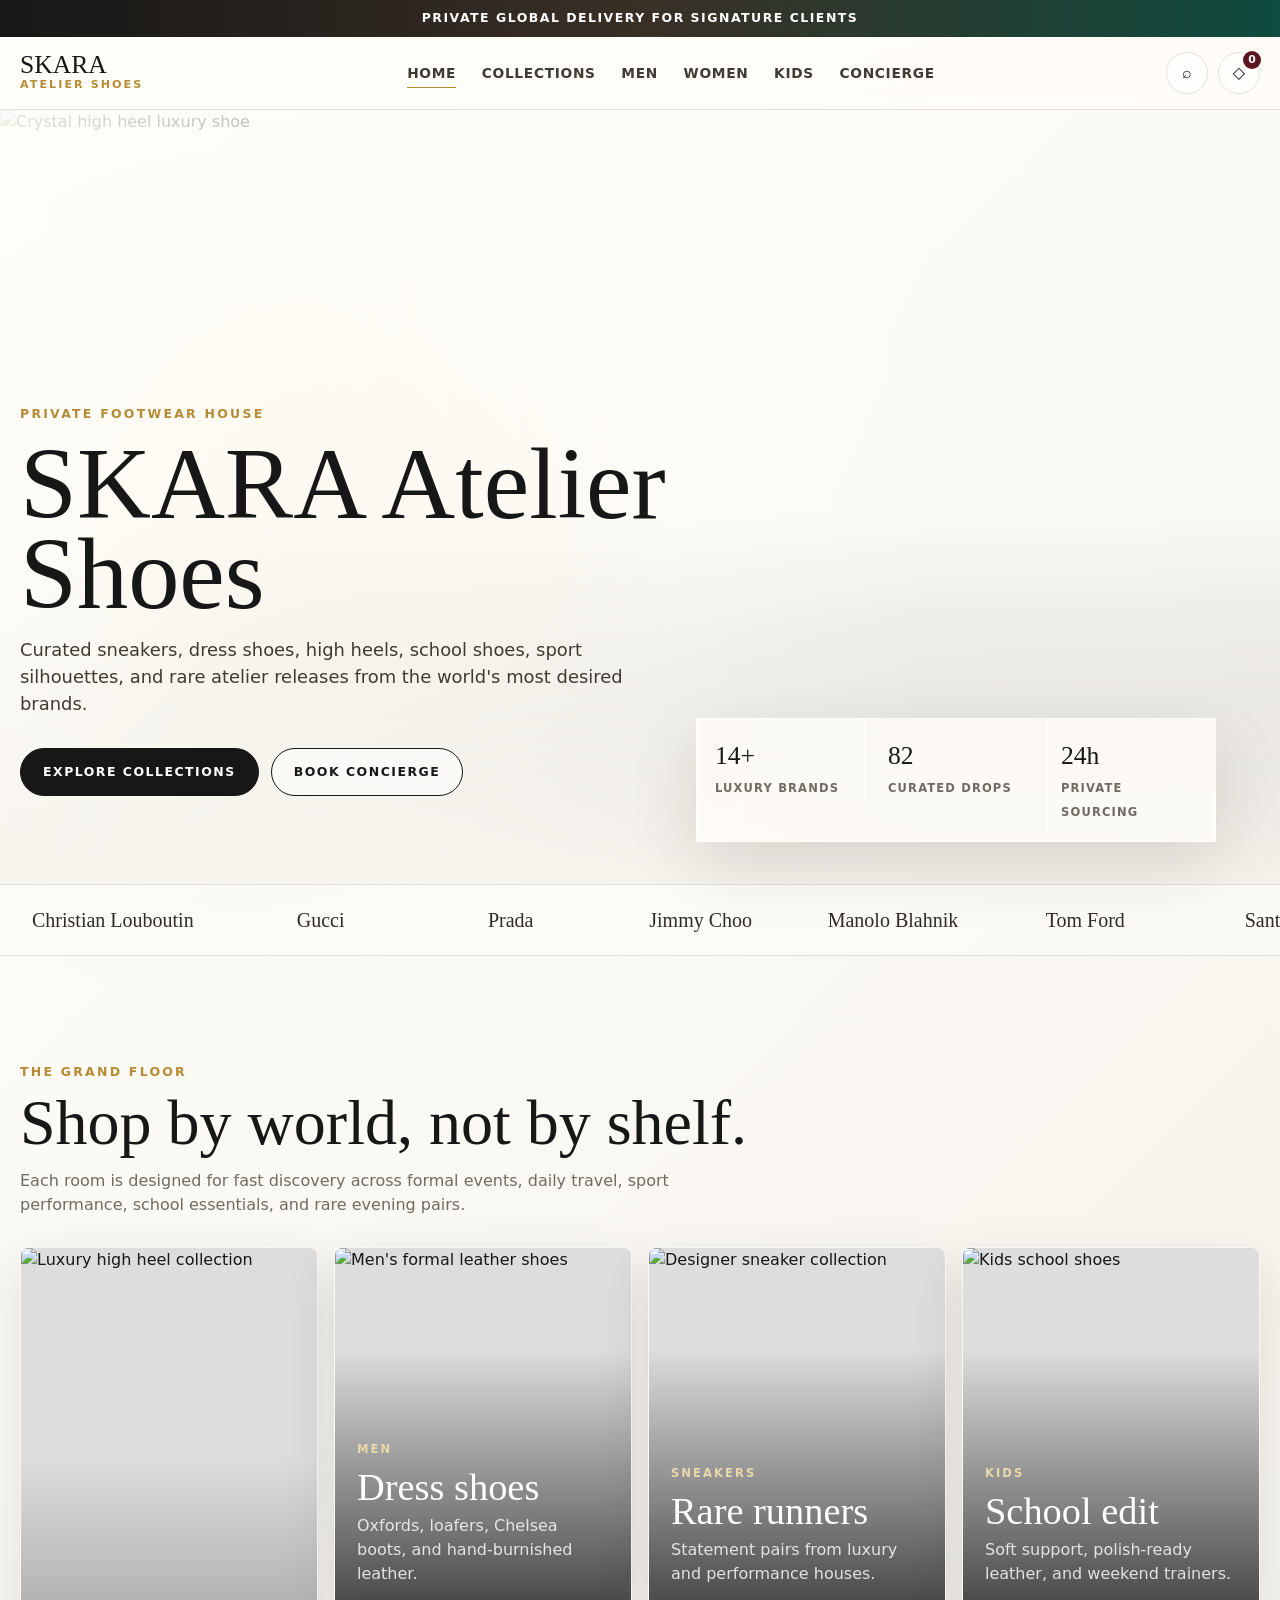
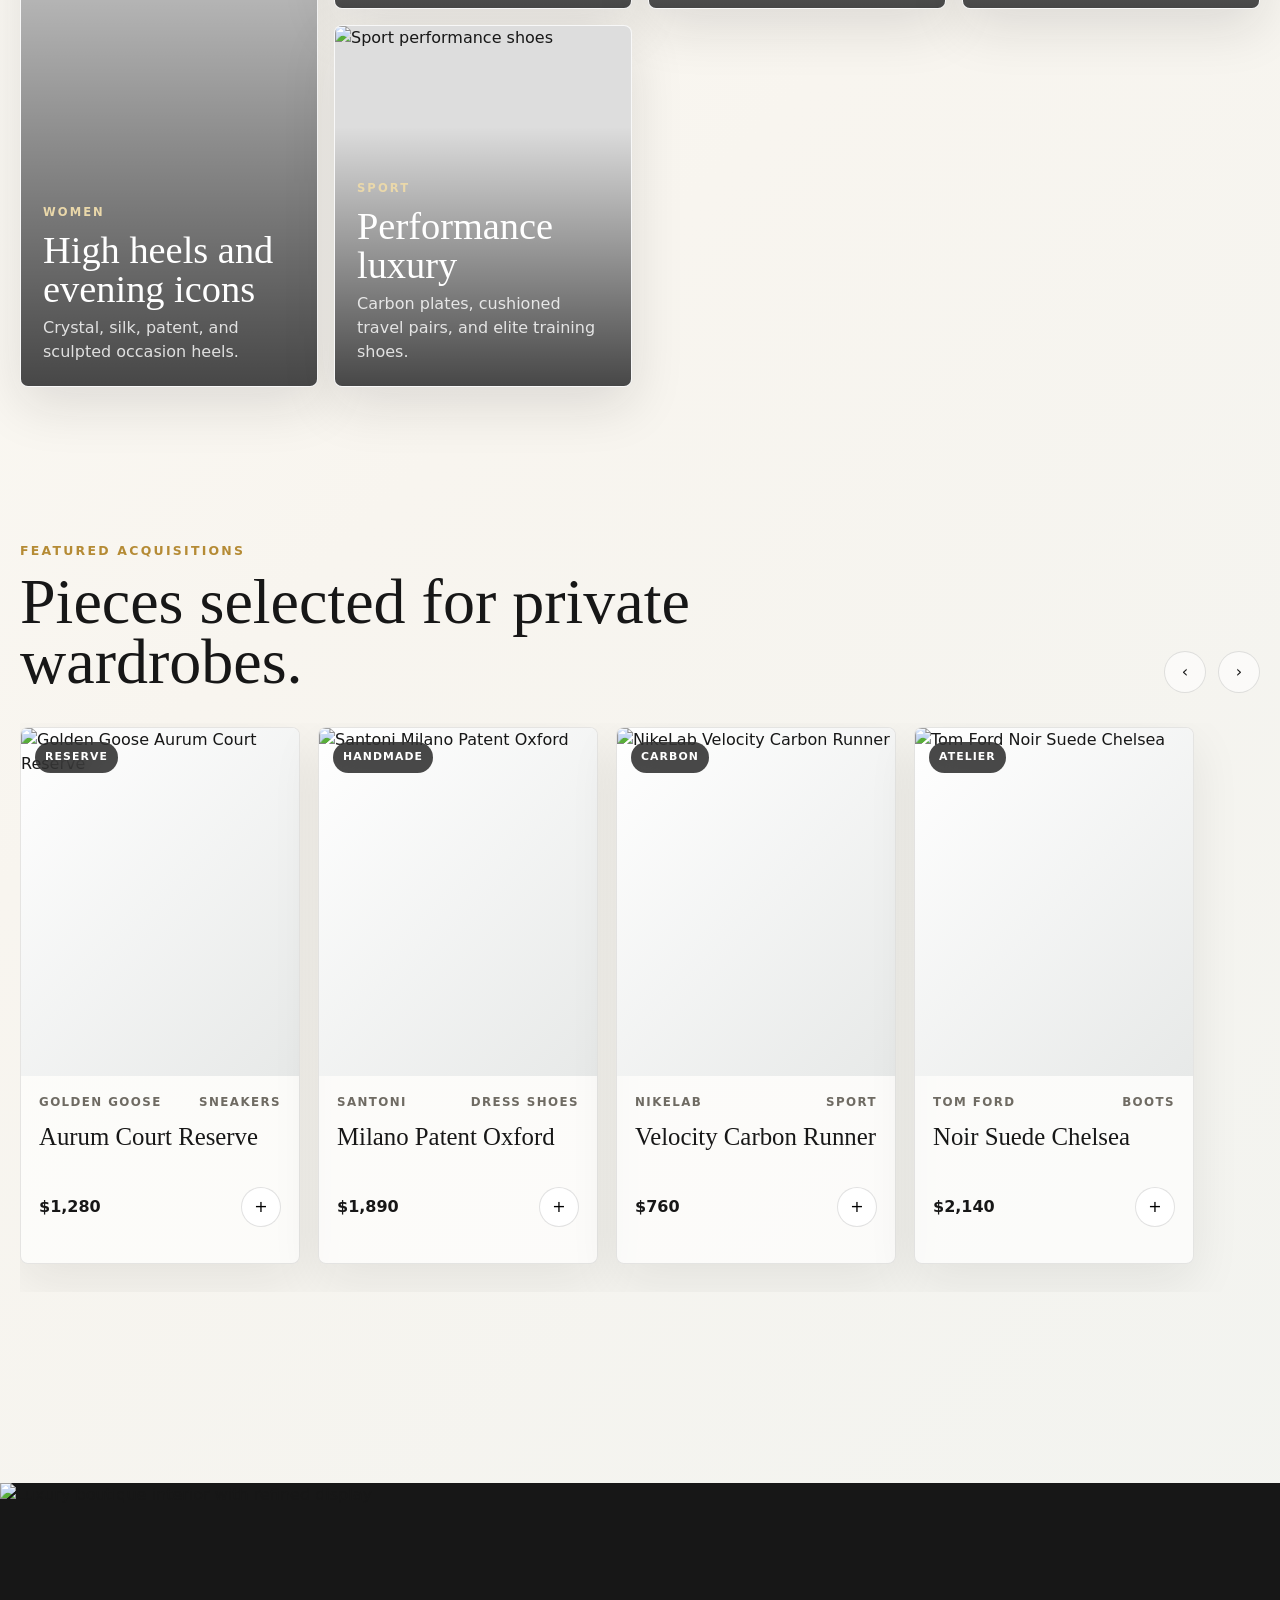
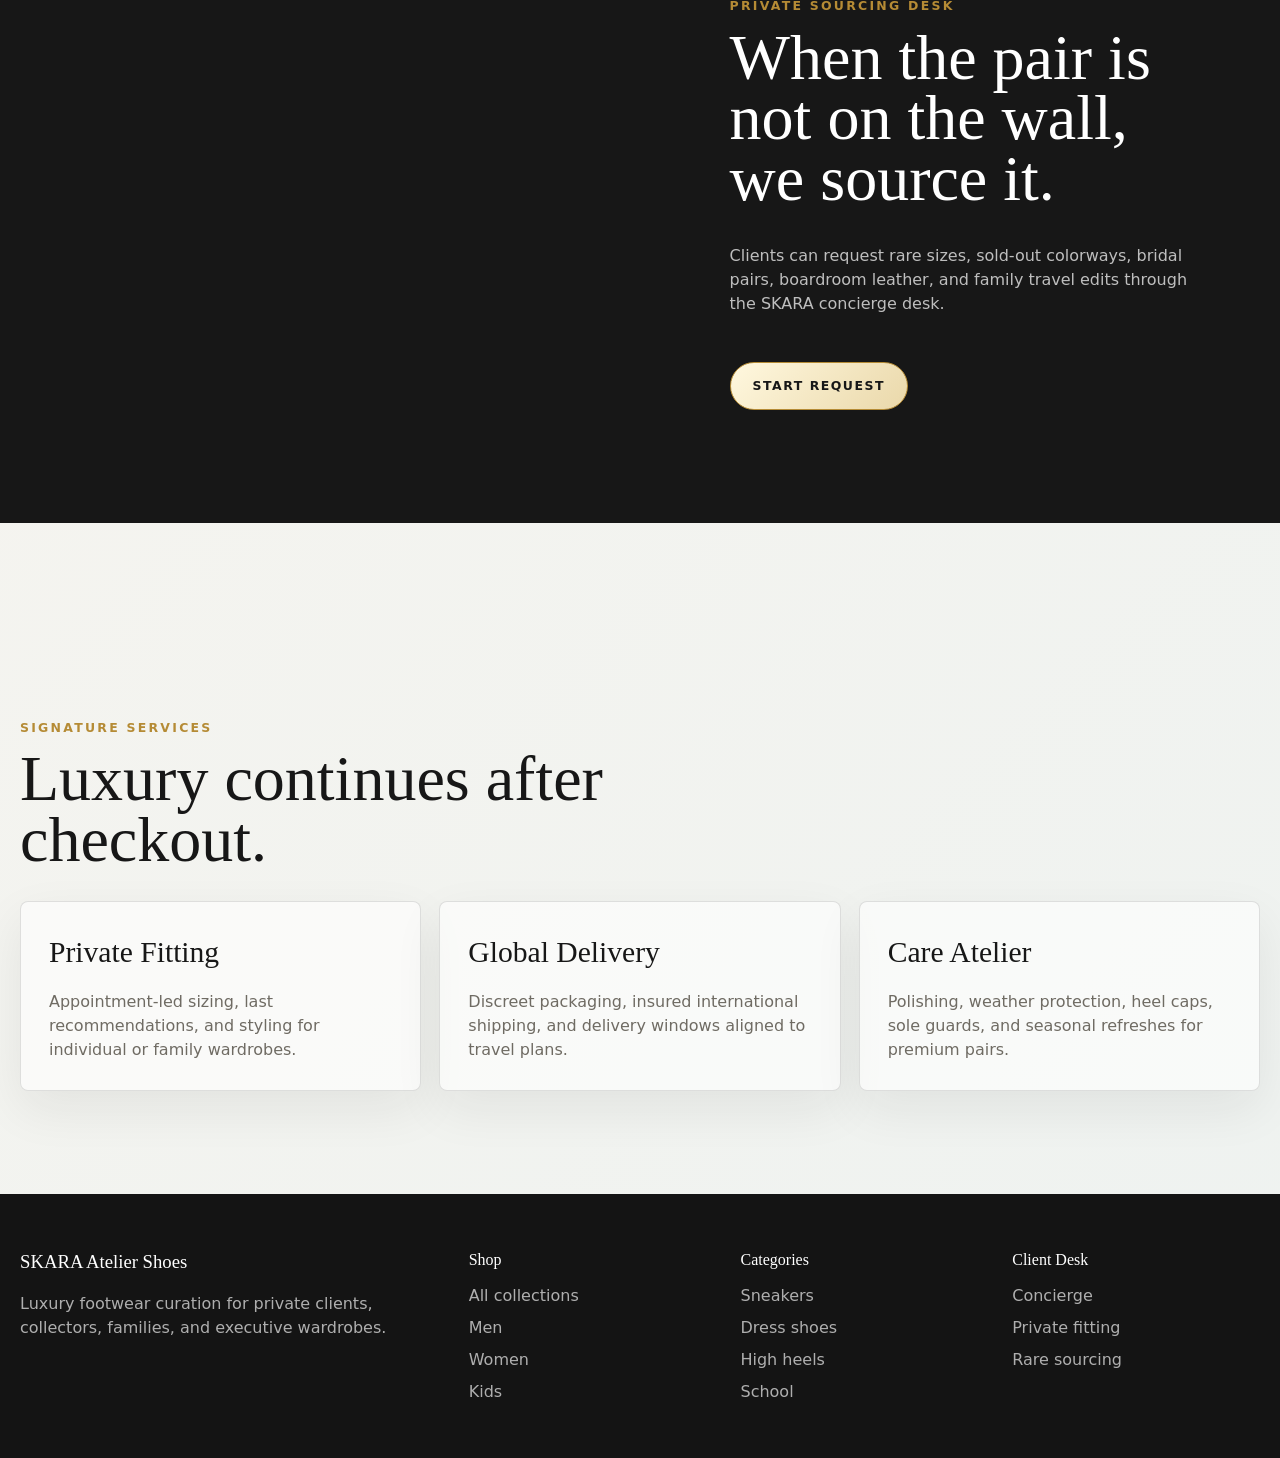
==== index.html @ 15dd12c7 "Initial commit - Skara Shoes" ====
<!doctype html>
<html lang="en">
  <head>
    <meta charset="utf-8">
    <meta name="viewport" content="width=device-width, initial-scale=1">
    <title>SKARA Atelier Shoes | Luxury Footwear</title>
    <meta name="description" content="Luxury multi-brand footwear boutique for men, women, and kids.">
    <link rel="stylesheet" href="styles.css">
  </head>
  <body data-page="home">
    <div class="site-shell">
      <header class="topbar">
        <div class="announcement">Private global delivery for signature clients</div>
        <nav class="nav" aria-label="Primary navigation">
          <a class="brand" href="index.html" aria-label="SKARA home"><span class="brand-mark">SKARA</span><span class="brand-sub">Atelier Shoes</span></a>
          <div class="nav-links" data-nav-links>
            <a data-nav="home" href="index.html">Home</a>
            <a data-nav="collections" href="collections.html">Collections</a>
            <a data-nav="men" href="men.html">Men</a>
            <a data-nav="women" href="women.html">Women</a>
            <a data-nav="kids" href="kids.html">Kids</a>
            <a data-nav="concierge" href="concierge.html">Concierge</a>
          </div>
          <div class="nav-actions">
            <button class="icon-button" type="button" aria-label="Search">⌕</button>
            <button class="bag-button" type="button" aria-label="Open bag">◇<span class="bag-count" data-bag-count>0</span></button>
            <button class="menu-toggle" type="button" aria-label="Open menu" data-menu-toggle aria-expanded="false">☰</button>
          </div>
        </nav>
      </header>

      <main>
        <section class="hero" aria-label="SKARA Atelier featured collections">
          <div class="hero-track">
            <article class="hero-slide is-active">
              <img src="https://images.unsplash.com/photo-1543163521-1bf539c55dd2?auto=format&fit=crop&w=2200&q=90" alt="Crystal high heel luxury shoe">
            </article>
            <article class="hero-slide">
              <img src="https://images.unsplash.com/photo-1614252369475-531eba835eb1?auto=format&fit=crop&w=2200&q=90" alt="Luxury leather dress shoes">
            </article>
            <article class="hero-slide">
              <img src="https://images.unsplash.com/photo-1542291026-7eec264c27ff?auto=format&fit=crop&w=2200&q=90" alt="Statement designer sneakers">
            </article>
          </div>
          <div class="hero-content">
            <span class="eyebrow">Private footwear house</span>
            <h1>SKARA Atelier Shoes</h1>
            <p>Curated sneakers, dress shoes, high heels, school shoes, sport silhouettes, and rare atelier releases from the world's most desired brands.</p>
            <div class="hero-actions">
              <a class="button" href="collections.html">Explore collections</a>
              <a class="button secondary" href="concierge.html">Book concierge</a>
            </div>
          </div>
          <div class="hero-panel" aria-label="Boutique highlights">
            <div class="hero-stat"><strong>14+</strong><span>Luxury brands</span></div>
            <div class="hero-stat"><strong>82</strong><span>Curated drops</span></div>
            <div class="hero-stat"><strong>24h</strong><span>Private sourcing</span></div>
          </div>
        </section>

        <section class="brand-marquee" aria-label="Featured brands">
          <div class="marquee-track" data-brand-marquee></div>
        </section>

        <section class="section">
          <div class="section-header" data-reveal>
            <div class="section-title">
              <span class="eyebrow">The grand floor</span>
              <h2>Shop by world, not by shelf.</h2>
              <p>Each room is designed for fast discovery across formal events, daily travel, sport performance, school essentials, and rare evening pairs.</p>
            </div>
          </div>
          <div class="category-grid">
            <a class="category-tile tall" href="women.html" data-reveal>
              <img src="https://images.unsplash.com/photo-1543163521-1bf539c55dd2?auto=format&fit=crop&w=1400&q=88" alt="Luxury high heel collection">
              <div class="tile-copy"><span>Women</span><h3>High heels and evening icons</h3><p>Crystal, silk, patent, and sculpted occasion heels.</p></div>
            </a>
            <a class="category-tile" href="men.html" data-reveal>
              <img src="https://images.unsplash.com/photo-1614252369475-531eba835eb1?auto=format&fit=crop&w=1200&q=88" alt="Men's formal leather shoes">
              <div class="tile-copy"><span>Men</span><h3>Dress shoes</h3><p>Oxfords, loafers, Chelsea boots, and hand-burnished leather.</p></div>
            </a>
            <a class="category-tile" href="collections.html" data-reveal>
              <img src="https://images.unsplash.com/photo-1542291026-7eec264c27ff?auto=format&fit=crop&w=1200&q=88" alt="Designer sneaker collection">
              <div class="tile-copy"><span>Sneakers</span><h3>Rare runners</h3><p>Statement pairs from luxury and performance houses.</p></div>
            </a>
            <a class="category-tile" href="kids.html" data-reveal>
              <img src="https://images.unsplash.com/photo-1560769629-975ec94e6a86?auto=format&fit=crop&w=1200&q=88" alt="Kids school shoes">
              <div class="tile-copy"><span>Kids</span><h3>School edit</h3><p>Soft support, polish-ready leather, and weekend trainers.</p></div>
            </a>
            <a class="category-tile" href="collections.html" data-reveal>
              <img src="https://images.unsplash.com/photo-1543508282-6319a3e2621f?auto=format&fit=crop&w=1200&q=88" alt="Sport performance shoes">
              <div class="tile-copy"><span>Sport</span><h3>Performance luxury</h3><p>Carbon plates, cushioned travel pairs, and elite training shoes.</p></div>
            </a>
          </div>
        </section>

        <section class="section compact">
          <div class="section-header" data-reveal>
            <div class="section-title">
              <span class="eyebrow">Featured acquisitions</span>
              <h2>Pieces selected for private wardrobes.</h2>
            </div>
            <div class="section-actions">
              <button class="slider-button" type="button" aria-label="Previous products" data-rail-control="#featuredRail" data-direction="prev">‹</button>
              <button class="slider-button" type="button" aria-label="Next products" data-rail-control="#featuredRail" data-direction="next">›</button>
            </div>
          </div>
          <div class="product-rail" id="featuredRail" data-products="all" data-limit="8"></div>
        </section>

        <section class="split-band">
          <div class="split-media"><img src="https://images.unsplash.com/photo-1533867617858-e7b97e060509?auto=format&fit=crop&w=1600&q=88" alt="Luxury boutique interior with refined display"></div>
          <div class="split-copy">
            <span class="eyebrow">Private sourcing desk</span>
            <h2>When the pair is not on the wall, we source it.</h2>
            <p>Clients can request rare sizes, sold-out colorways, bridal pairs, boardroom leather, and family travel edits through the SKARA concierge desk.</p>
            <div class="hero-actions"><a class="button gold" href="concierge.html">Start request</a></div>
          </div>
        </section>

        <section class="section">
          <div class="section-header" data-reveal>
            <div class="section-title">
              <span class="eyebrow">Signature services</span>
              <h2>Luxury continues after checkout.</h2>
            </div>
          </div>
          <div class="service-grid">
            <article class="service-item" data-reveal><strong>Private Fitting</strong><p>Appointment-led sizing, last recommendations, and styling for individual or family wardrobes.</p></article>
            <article class="service-item" data-reveal><strong>Global Delivery</strong><p>Discreet packaging, insured international shipping, and delivery windows aligned to travel plans.</p></article>
            <article class="service-item" data-reveal><strong>Care Atelier</strong><p>Polishing, weather protection, heel caps, sole guards, and seasonal refreshes for premium pairs.</p></article>
          </div>
        </section>
      </main>

      <footer class="footer">
        <div class="footer-inner">
          <div><h3>SKARA Atelier Shoes</h3><p>Luxury footwear curation for private clients, collectors, families, and executive wardrobes.</p></div>
          <div><h4>Shop</h4><a href="collections.html">All collections</a><a href="men.html">Men</a><a href="women.html">Women</a><a href="kids.html">Kids</a></div>
          <div><h4>Categories</h4><a href="collections.html">Sneakers</a><a href="collections.html">Dress shoes</a><a href="collections.html">High heels</a><a href="collections.html">School</a></div>
          <div><h4>Client Desk</h4><a href="concierge.html">Concierge</a><a href="concierge.html">Private fitting</a><a href="concierge.html">Rare sourcing</a></div>
        </div>
      </footer>
    </div>
    <script src="data.js"></script>
    <script src="script.js"></script>
  </body>
</html>
---- styles.css ----
:root {
  --porcelain: #f8f5ef;
  --paper: #fffdf8;
  --ink: #171717;
  --muted: #6f6b63;
  --line: rgba(23, 23, 23, 0.12);
  --gold: #b58b35;
  --gold-soft: #ead8aa;
  --emerald: #0f4b3f;
  --wine: #5b1622;
  --blue: #1f3f67;
  --platinum: #e7e9e8;
  --shadow: 0 24px 70px rgba(31, 26, 18, 0.12);
  --ease: cubic-bezier(0.2, 0.8, 0.2, 1);
}

* {
  box-sizing: border-box;
}

html {
  scroll-behavior: smooth;
}

body {
  margin: 0;
  color: var(--ink);
  background:
    radial-gradient(circle at 18% 12%, rgba(181, 139, 53, 0.12), transparent 28rem),
    linear-gradient(135deg, #fffefa 0%, var(--porcelain) 42%, #eef2f0 100%);
  font-family: Inter, ui-sans-serif, system-ui, -apple-system, BlinkMacSystemFont, "Segoe UI", sans-serif;
  line-height: 1.5;
}

body.nav-open {
  overflow: hidden;
}

a {
  color: inherit;
  text-decoration: none;
}

img {
  display: block;
  max-width: 100%;
}

button,
input,
select,
textarea {
  font: inherit;
}

.site-shell {
  min-height: 100vh;
  overflow: clip;
}

.topbar {
  position: sticky;
  top: 0;
  z-index: 50;
  border-bottom: 1px solid var(--line);
  background: rgba(255, 253, 248, 0.82);
  backdrop-filter: blur(22px);
}

.nav {
  display: flex;
  align-items: center;
  justify-content: space-between;
  gap: 24px;
  width: min(1440px, calc(100% - 40px));
  margin: 0 auto;
  padding: 15px 0;
}

.brand {
  display: inline-grid;
  gap: 0;
  min-width: 156px;
}

.brand-mark {
  font-family: Georgia, "Times New Roman", serif;
  font-size: clamp(1.35rem, 2vw, 1.75rem);
  font-weight: 500;
  letter-spacing: 0;
  line-height: 1;
}

.brand-sub {
  color: var(--gold);
  font-size: 0.7rem;
  font-weight: 700;
  letter-spacing: 0.18em;
  text-transform: uppercase;
}

.nav-links {
  display: flex;
  align-items: center;
  justify-content: center;
  gap: clamp(12px, 2vw, 28px);
  color: #3f3a33;
  font-size: 0.86rem;
  font-weight: 700;
  letter-spacing: 0.05em;
  text-transform: uppercase;
}

.nav-links a {
  position: relative;
  padding: 10px 0;
}

.nav-links a::after {
  position: absolute;
  right: 0;
  bottom: 5px;
  left: 0;
  height: 1px;
  content: "";
  background: var(--gold);
  transform: scaleX(0);
  transform-origin: right;
  transition: transform 0.35s var(--ease);
}

.nav-links a:hover::after,
.nav-links a.is-active::after {
  transform: scaleX(1);
  transform-origin: left;
}

.nav-actions {
  display: flex;
  align-items: center;
  justify-content: flex-end;
  gap: 10px;
}

.icon-button,
.bag-button,
.menu-toggle,
.slider-button,
.filter-toggle {
  display: inline-grid;
  place-items: center;
  width: 42px;
  height: 42px;
  border: 1px solid var(--line);
  border-radius: 50%;
  color: var(--ink);
  background: rgba(255, 255, 255, 0.58);
  cursor: pointer;
  transition: transform 0.25s var(--ease), border-color 0.25s var(--ease), background 0.25s var(--ease);
}

.icon-button:hover,
.bag-button:hover,
.menu-toggle:hover,
.slider-button:hover,
.filter-toggle:hover {
  border-color: rgba(181, 139, 53, 0.5);
  background: #fff;
  transform: translateY(-2px);
}

.bag-button {
  position: relative;
}

.bag-count {
  position: absolute;
  top: -2px;
  right: -2px;
  display: grid;
  place-items: center;
  min-width: 18px;
  height: 18px;
  padding: 0 5px;
  border-radius: 999px;
  color: #fff;
  background: var(--wine);
  font-size: 0.68rem;
  font-weight: 800;
}

.menu-toggle {
  display: none;
}

.announcement {
  display: grid;
  place-items: center;
  padding: 9px 16px;
  color: #fff;
  background: linear-gradient(90deg, var(--ink), #3a2f25, var(--emerald));
  font-size: 0.78rem;
  font-weight: 800;
  letter-spacing: 0.12em;
  text-align: center;
  text-transform: uppercase;
}

.hero {
  position: relative;
  min-height: clamp(660px, 86vh, 880px);
  isolation: isolate;
}

.hero::after {
  position: absolute;
  right: 0;
  bottom: 0;
  left: 0;
  z-index: 2;
  height: 34%;
  content: "";
  background: linear-gradient(180deg, transparent, rgba(248, 245, 239, 0.92));
  pointer-events: none;
}

.hero-track {
  position: absolute;
  inset: 0;
  overflow: hidden;
}

.hero-slide {
  position: absolute;
  inset: 0;
  display: grid;
  align-items: end;
  opacity: 0;
  transform: scale(1.05);
  transition: opacity 1s var(--ease), transform 7s linear;
}

.hero-slide.is-active {
  opacity: 1;
  transform: scale(1);
}

.hero-slide img {
  position: absolute;
  inset: 0;
  width: 100%;
  height: 100%;
  object-fit: cover;
  object-position: center;
}

.hero-slide::before {
  position: absolute;
  inset: 0;
  z-index: 1;
  content: "";
  background:
    linear-gradient(90deg, rgba(255, 253, 248, 0.88) 0%, rgba(255, 253, 248, 0.58) 38%, rgba(255, 253, 248, 0.12) 72%),
    linear-gradient(0deg, rgba(0, 0, 0, 0.18), transparent 48%);
}

.hero-content {
  position: relative;
  z-index: 3;
  display: grid;
  align-content: end;
  width: min(1440px, calc(100% - 40px));
  min-height: clamp(660px, 86vh, 880px);
  margin: 0 auto;
  padding: clamp(72px, 10vh, 132px) 0 88px;
}

.eyebrow {
  color: var(--gold);
  font-size: 0.78rem;
  font-weight: 900;
  letter-spacing: 0.18em;
  text-transform: uppercase;
}

.hero h1,
.page-hero h1 {
  max-width: 780px;
  margin: 16px 0 18px;
  font-family: Georgia, "Times New Roman", serif;
  font-size: clamp(3.3rem, 8vw, 8.4rem);
  font-weight: 500;
  letter-spacing: 0;
  line-height: 0.88;
}

.hero p,
.page-hero p {
  max-width: 660px;
  margin: 0;
  color: #3f3a33;
  font-size: clamp(1.02rem, 1.4vw, 1.22rem);
}

.hero-actions,
.section-actions {
  display: flex;
  flex-wrap: wrap;
  gap: 12px;
  margin-top: 30px;
}

.button {
  display: inline-flex;
  align-items: center;
  justify-content: center;
  min-height: 48px;
  padding: 0 22px;
  border: 1px solid var(--ink);
  border-radius: 999px;
  color: #fff;
  background: var(--ink);
  font-size: 0.78rem;
  font-weight: 900;
  letter-spacing: 0.12em;
  text-transform: uppercase;
  cursor: pointer;
  transition: transform 0.25s var(--ease), box-shadow 0.25s var(--ease), background 0.25s var(--ease);
}

.button:hover {
  box-shadow: 0 18px 40px rgba(23, 23, 23, 0.18);
  transform: translateY(-2px);
}

.button.secondary {
  color: var(--ink);
  background: rgba(255, 255, 255, 0.58);
}

.button.gold {
  border-color: var(--gold);
  color: var(--ink);
  background: linear-gradient(135deg, #fff8df, var(--gold-soft));
}

.hero-panel {
  position: absolute;
  right: clamp(20px, 5vw, 72px);
  bottom: 42px;
  z-index: 4;
  display: grid;
  grid-template-columns: repeat(3, minmax(86px, 1fr));
  gap: 1px;
  width: min(520px, calc(100% - 40px));
  border: 1px solid rgba(255, 255, 255, 0.72);
  background: rgba(255, 255, 255, 0.44);
  box-shadow: var(--shadow);
  backdrop-filter: blur(22px);
}

.hero-stat {
  padding: 18px;
  background: rgba(255, 253, 248, 0.68);
}

.hero-stat strong {
  display: block;
  font-family: Georgia, "Times New Roman", serif;
  font-size: 1.6rem;
  font-weight: 500;
}

.hero-stat span {
  color: var(--muted);
  font-size: 0.72rem;
  font-weight: 800;
  letter-spacing: 0.1em;
  text-transform: uppercase;
}

.section {
  width: min(1440px, calc(100% - 40px));
  margin: 0 auto;
  padding: clamp(64px, 8vw, 112px) 0;
}

.section.compact {
  padding-top: 48px;
}

.section-header {
  display: flex;
  align-items: end;
  justify-content: space-between;
  gap: 28px;
  margin-bottom: 30px;
}

.section-title {
  max-width: 760px;
}

.section-title h2 {
  margin: 10px 0 0;
  font-family: Georgia, "Times New Roman", serif;
  font-size: clamp(2.25rem, 5vw, 5rem);
  font-weight: 500;
  letter-spacing: 0;
  line-height: 0.95;
}

.section-title p {
  max-width: 670px;
  margin: 16px 0 0;
  color: var(--muted);
  font-size: 1rem;
}

.brand-marquee {
  border-block: 1px solid var(--line);
  background: rgba(255, 255, 255, 0.38);
  overflow: hidden;
}

.marquee-track {
  display: flex;
  width: max-content;
  animation: marquee 32s linear infinite;
}

.brand-chip {
  display: inline-grid;
  place-items: center;
  min-width: 190px;
  padding: 20px 32px;
  color: #302b25;
  font-family: Georgia, "Times New Roman", serif;
  font-size: 1.25rem;
  white-space: nowrap;
}

@keyframes marquee {
  from {
    transform: translateX(0);
  }

  to {
    transform: translateX(-50%);
  }
}

.category-grid {
  display: grid;
  grid-template-columns: repeat(4, minmax(0, 1fr));
  gap: 16px;
}

.category-tile {
  position: relative;
  min-height: 360px;
  overflow: hidden;
  border: 1px solid rgba(255, 255, 255, 0.8);
  border-radius: 8px;
  background: #ddd;
  box-shadow: 0 18px 54px rgba(23, 23, 23, 0.12);
  isolation: isolate;
}

.category-tile.tall {
  grid-row: span 2;
  min-height: 736px;
}

.category-tile img {
  width: 100%;
  height: 100%;
  min-height: inherit;
  object-fit: cover;
  transition: transform 0.75s var(--ease);
}

.category-tile::after {
  position: absolute;
  inset: 0;
  z-index: 1;
  content: "";
  background: linear-gradient(180deg, transparent 28%, rgba(0, 0, 0, 0.68));
}

.category-tile:hover img {
  transform: scale(1.08);
}

.tile-copy {
  position: absolute;
  right: 22px;
  bottom: 22px;
  left: 22px;
  z-index: 2;
  color: #fff;
}

.tile-copy span {
  color: var(--gold-soft);
  font-size: 0.72rem;
  font-weight: 900;
  letter-spacing: 0.18em;
  text-transform: uppercase;
}

.tile-copy h3 {
  margin: 8px 0 8px;
  font-family: Georgia, "Times New Roman", serif;
  font-size: clamp(1.7rem, 3vw, 3rem);
  font-weight: 500;
  line-height: 1;
}

.tile-copy p {
  margin: 0;
  color: rgba(255, 255, 255, 0.82);
}

.product-rail {
  display: grid;
  grid-auto-columns: minmax(280px, 360px);
  grid-auto-flow: column;
  gap: 18px;
  padding: 4px 4px 28px;
  overflow-x: auto;
  scroll-snap-type: x mandatory;
  scrollbar-width: thin;
}

.product-grid {
  display: grid;
  grid-template-columns: repeat(4, minmax(0, 1fr));
  gap: 18px;
}

.product-card {
  position: relative;
  overflow: hidden;
  border: 1px solid rgba(23, 23, 23, 0.1);
  border-radius: 8px;
  background: rgba(255, 255, 255, 0.64);
  box-shadow: 0 18px 50px rgba(23, 23, 23, 0.08);
  scroll-snap-align: start;
  transform-style: preserve-3d;
  transition: transform 0.35s var(--ease), box-shadow 0.35s var(--ease);
}

.product-card:hover {
  box-shadow: 0 30px 80px rgba(23, 23, 23, 0.14);
  transform: translateY(-6px);
}

.product-media {
  position: relative;
  aspect-ratio: 4 / 5;
  overflow: hidden;
  background: linear-gradient(135deg, #fff, #e7e9e8);
}

.product-media img {
  width: 100%;
  height: 100%;
  object-fit: cover;
  transition: transform 0.65s var(--ease);
}

.product-card:hover .product-media img {
  transform: scale(1.05);
}

.product-badge {
  position: absolute;
  top: 14px;
  left: 14px;
  z-index: 2;
  padding: 7px 10px;
  border-radius: 999px;
  color: #fff;
  background: rgba(23, 23, 23, 0.78);
  font-size: 0.68rem;
  font-weight: 900;
  letter-spacing: 0.1em;
  text-transform: uppercase;
  backdrop-filter: blur(12px);
}

.product-info {
  display: grid;
  gap: 12px;
  padding: 18px;
}

.product-meta {
  display: flex;
  align-items: center;
  justify-content: space-between;
  gap: 16px;
  color: var(--muted);
  font-size: 0.74rem;
  font-weight: 900;
  letter-spacing: 0.12em;
  text-transform: uppercase;
}

.product-info h3 {
  min-height: 3.2rem;
  margin: 0;
  font-family: Georgia, "Times New Roman", serif;
  font-size: 1.55rem;
  font-weight: 500;
  line-height: 1.05;
}

.price-row {
  display: flex;
  align-items: center;
  justify-content: space-between;
  gap: 12px;
}

.price {
  font-size: 1rem;
  font-weight: 900;
}

.quick-add {
  display: inline-grid;
  place-items: center;
  width: 40px;
  height: 40px;
  border: 1px solid var(--line);
  border-radius: 50%;
  background: #fff;
  cursor: pointer;
  transition: transform 0.25s var(--ease), background 0.25s var(--ease);
}

.quick-add:hover {
  color: #fff;
  background: var(--ink);
  transform: rotate(90deg);
}

.split-band {
  display: grid;
  grid-template-columns: 1fr 1fr;
  min-height: 640px;
  margin: clamp(40px, 7vw, 90px) 0;
  background: var(--ink);
}

.split-media {
  position: relative;
  min-height: 520px;
  overflow: hidden;
}

.split-media img {
  width: 100%;
  height: 100%;
  object-fit: cover;
}

.split-copy {
  display: grid;
  align-content: center;
  padding: clamp(40px, 7vw, 92px);
  color: #fff;
}

.split-copy h2 {
  max-width: 620px;
  margin: 12px 0 18px;
  font-family: Georgia, "Times New Roman", serif;
  font-size: clamp(2.5rem, 5vw, 5.6rem);
  font-weight: 500;
  letter-spacing: 0;
  line-height: 0.95;
}

.split-copy p {
  max-width: 560px;
  color: rgba(255, 255, 255, 0.72);
}

.service-grid,
.editorial-grid {
  display: grid;
  grid-template-columns: repeat(3, minmax(0, 1fr));
  gap: 18px;
}

.service-item,
.editorial-item,
.contact-panel,
.filter-panel {
  border: 1px solid var(--line);
  border-radius: 8px;
  background: rgba(255, 255, 255, 0.58);
  box-shadow: 0 18px 50px rgba(23, 23, 23, 0.07);
}

.service-item {
  padding: 28px;
}

.service-item strong {
  display: block;
  margin-bottom: 16px;
  font-family: Georgia, "Times New Roman", serif;
  font-size: 1.85rem;
  font-weight: 500;
}

.service-item p,
.editorial-item p,
.contact-panel p {
  margin: 0;
  color: var(--muted);
}

.editorial-item {
  overflow: hidden;
}

.editorial-item img {
  width: 100%;
  aspect-ratio: 16 / 10;
  object-fit: cover;
}

.editorial-item div {
  padding: 22px;
}

.editorial-item h3 {
  margin: 8px 0 10px;
  font-family: Georgia, "Times New Roman", serif;
  font-size: 1.65rem;
  font-weight: 500;
  line-height: 1.1;
}

.page-hero {
  position: relative;
  display: grid;
  align-items: end;
  min-height: 520px;
  overflow: hidden;
  isolation: isolate;
}

.page-hero img {
  position: absolute;
  inset: 0;
  z-index: -2;
  width: 100%;
  height: 100%;
  object-fit: cover;
}

.page-hero::before {
  position: absolute;
  inset: 0;
  z-index: -1;
  content: "";
  background: linear-gradient(90deg, rgba(255, 253, 248, 0.92), rgba(255, 253, 248, 0.52), rgba(255, 253, 248, 0.08));
}

.page-hero-inner {
  width: min(1440px, calc(100% - 40px));
  margin: 0 auto;
  padding: 110px 0 76px;
}

.shop-layout {
  display: grid;
  grid-template-columns: 290px 1fr;
  gap: 28px;
  align-items: start;
}

.filter-panel {
  position: sticky;
  top: 96px;
  display: grid;
  gap: 22px;
  padding: 22px;
}

.filter-group {
  display: grid;
  gap: 10px;
}

.filter-group label {
  color: var(--muted);
  font-size: 0.72rem;
  font-weight: 900;
  letter-spacing: 0.14em;
  text-transform: uppercase;
}

.filter-group select,
.filter-group input,
.contact-panel input,
.contact-panel select,
.contact-panel textarea {
  width: 100%;
  min-height: 46px;
  border: 1px solid var(--line);
  border-radius: 8px;
  color: var(--ink);
  background: rgba(255, 255, 255, 0.78);
  padding: 0 14px;
  outline: none;
}

.contact-panel textarea {
  min-height: 120px;
  padding-top: 12px;
  resize: vertical;
}

.shop-toolbar {
  display: flex;
  align-items: center;
  justify-content: space-between;
  gap: 16px;
  margin-bottom: 18px;
}

.shop-toolbar strong {
  font-family: Georgia, "Times New Roman", serif;
  font-size: 1.35rem;
  font-weight: 500;
}

.filter-toggle {
  display: none;
}

.chip-row {
  display: flex;
  flex-wrap: wrap;
  gap: 10px;
}

.pill {
  display: inline-flex;
  align-items: center;
  min-height: 36px;
  padding: 0 14px;
  border: 1px solid var(--line);
  border-radius: 999px;
  color: #3c372f;
  background: rgba(255, 255, 255, 0.58);
  font-size: 0.74rem;
  font-weight: 900;
  letter-spacing: 0.1em;
  text-transform: uppercase;
}

.concierge-grid {
  display: grid;
  grid-template-columns: minmax(0, 0.9fr) minmax(0, 1.1fr);
  gap: 24px;
}

.contact-panel {
  padding: clamp(24px, 4vw, 42px);
}

.contact-panel h2 {
  margin: 0 0 12px;
  font-family: Georgia, "Times New Roman", serif;
  font-size: clamp(2rem, 4vw, 4rem);
  font-weight: 500;
  line-height: 1;
}

.form-grid {
  display: grid;
  grid-template-columns: 1fr 1fr;
  gap: 14px;
  margin-top: 24px;
}

.form-grid .full {
  grid-column: 1 / -1;
}

.toast {
  position: fixed;
  right: 22px;
  bottom: 22px;
  z-index: 90;
  max-width: 340px;
  padding: 16px 18px;
  border: 1px solid rgba(181, 139, 53, 0.38);
  border-radius: 8px;
  color: #fff;
  background: rgba(23, 23, 23, 0.92);
  box-shadow: 0 18px 50px rgba(23, 23, 23, 0.2);
  opacity: 0;
  pointer-events: none;
  transform: translateY(18px);
  transition: opacity 0.3s var(--ease), transform 0.3s var(--ease);
}

.toast.is-visible {
  opacity: 1;
  transform: translateY(0);
}

.footer {
  color: #fff;
  background: #141414;
}

.footer-inner {
  display: grid;
  grid-template-columns: 1.2fr repeat(3, 0.7fr);
  gap: 24px;
  width: min(1440px, calc(100% - 40px));
  margin: 0 auto;
  padding: 54px 0;
}

.footer h3,
.footer h4 {
  margin: 0 0 12px;
  font-family: Georgia, "Times New Roman", serif;
  font-weight: 500;
}

.footer p,
.footer a {
  color: rgba(255, 255, 255, 0.66);
}

.footer a {
  display: block;
  margin-top: 8px;
}

[data-reveal] {
  opacity: 0;
  transform: translateY(28px);
  transition: opacity 0.7s var(--ease), transform 0.7s var(--ease);
}

[data-reveal].is-visible {
  opacity: 1;
  transform: translateY(0);
}

@media (prefers-reduced-motion: reduce) {
  *,
  *::before,
  *::after {
    animation-duration: 0.01ms !important;
    animation-iteration-count: 1 !important;
    scroll-behavior: auto !important;
    transition-duration: 0.01ms !important;
  }
}

@media (max-width: 1180px) {
  .category-grid,
  .product-grid {
    grid-template-columns: repeat(3, minmax(0, 1fr));
  }

  .shop-layout {
    grid-template-columns: 250px 1fr;
  }
}

@media (max-width: 920px) {
  .menu-toggle {
    display: inline-grid;
  }

  .nav-links {
    position: fixed;
    top: 116px;
    right: 20px;
    left: 20px;
    display: none;
    flex-direction: column;
    align-items: stretch;
    padding: 22px;
    border: 1px solid var(--line);
    border-radius: 8px;
    background: rgba(255, 253, 248, 0.96);
    box-shadow: var(--shadow);
  }

  body.nav-open .nav-links {
    display: flex;
  }

  .hero-panel {
    position: relative;
    right: auto;
    bottom: auto;
    left: auto;
    margin: -72px auto 0;
  }

  .category-grid,
  .product-grid,
  .service-grid,
  .editorial-grid {
    grid-template-columns: repeat(2, minmax(0, 1fr));
  }

  .category-tile.tall {
    grid-row: span 1;
    min-height: 360px;
  }

  .split-band,
  .concierge-grid,
  .footer-inner {
    grid-template-columns: 1fr;
  }

  .shop-layout {
    grid-template-columns: 1fr;
  }

  .filter-toggle {
    display: inline-grid;
  }

  .filter-panel {
    position: fixed;
    inset: auto 20px 20px;
    z-index: 70;
    display: none;
    max-height: calc(100vh - 40px);
    overflow: auto;
    background: rgba(255, 253, 248, 0.98);
  }

  body.filters-open .filter-panel {
    display: grid;
  }
}

@media (max-width: 640px) {
  .nav {
    width: min(100% - 28px, 1440px);
  }

  .brand {
    min-width: auto;
  }

  .brand-sub,
  .icon-button {
    display: none;
  }

  .hero,
  .hero-content {
    min-height: 680px;
  }

  .hero-slide::before,
  .page-hero::before {
    background: linear-gradient(180deg, rgba(255, 253, 248, 0.76), rgba(255, 253, 248, 0.9) 78%);
  }

  .hero h1,
  .page-hero h1 {
    font-size: clamp(3.1rem, 18vw, 4.6rem);
  }

  .hero-panel {
    grid-template-columns: 1fr;
    width: min(100% - 28px, 420px);
  }

  .section,
  .page-hero-inner,
  .footer-inner {
    width: min(100% - 28px, 1440px);
  }

  .section-header,
  .shop-toolbar {
    align-items: start;
    flex-direction: column;
  }

  .category-grid,
  .product-grid,
  .service-grid,
  .editorial-grid,
  .form-grid {
    grid-template-columns: 1fr;
  }

  .category-tile {
    min-height: 320px;
  }

  .product-rail {
    grid-auto-columns: minmax(252px, 84vw);
  }
}
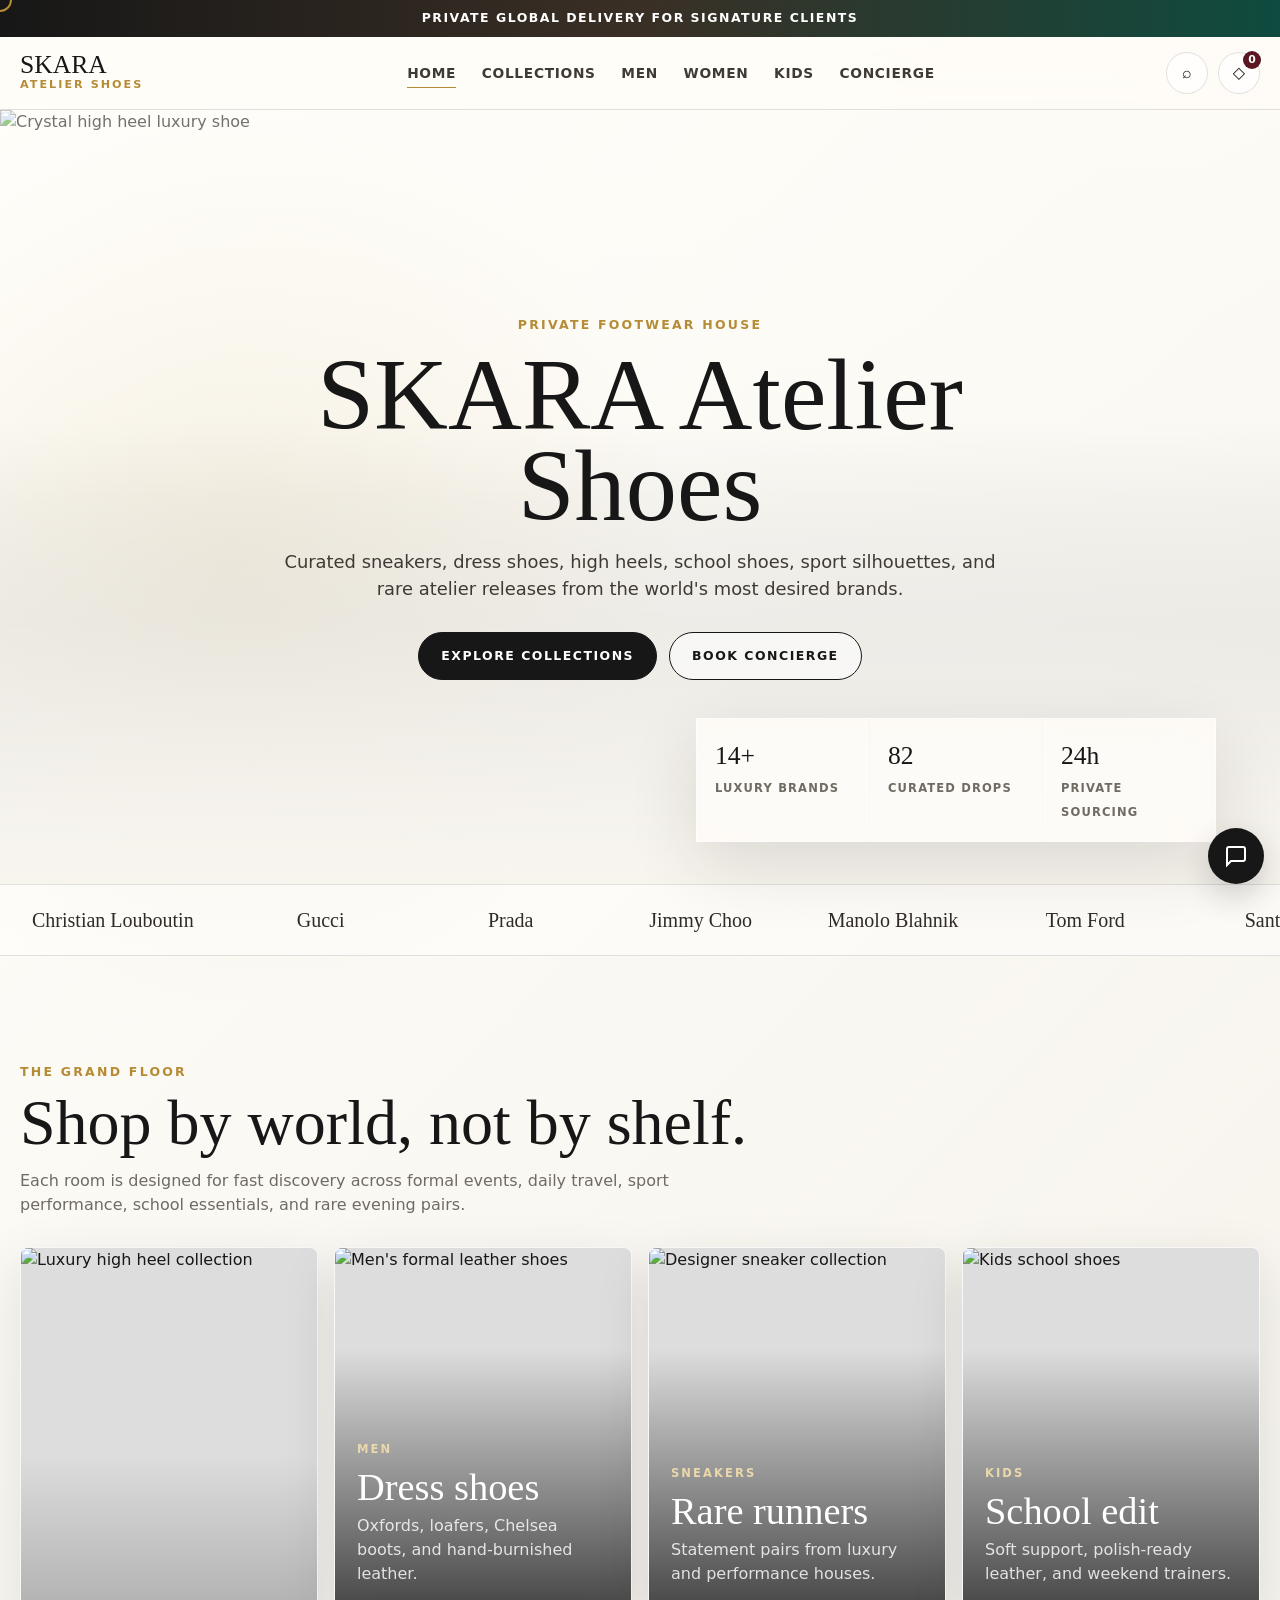
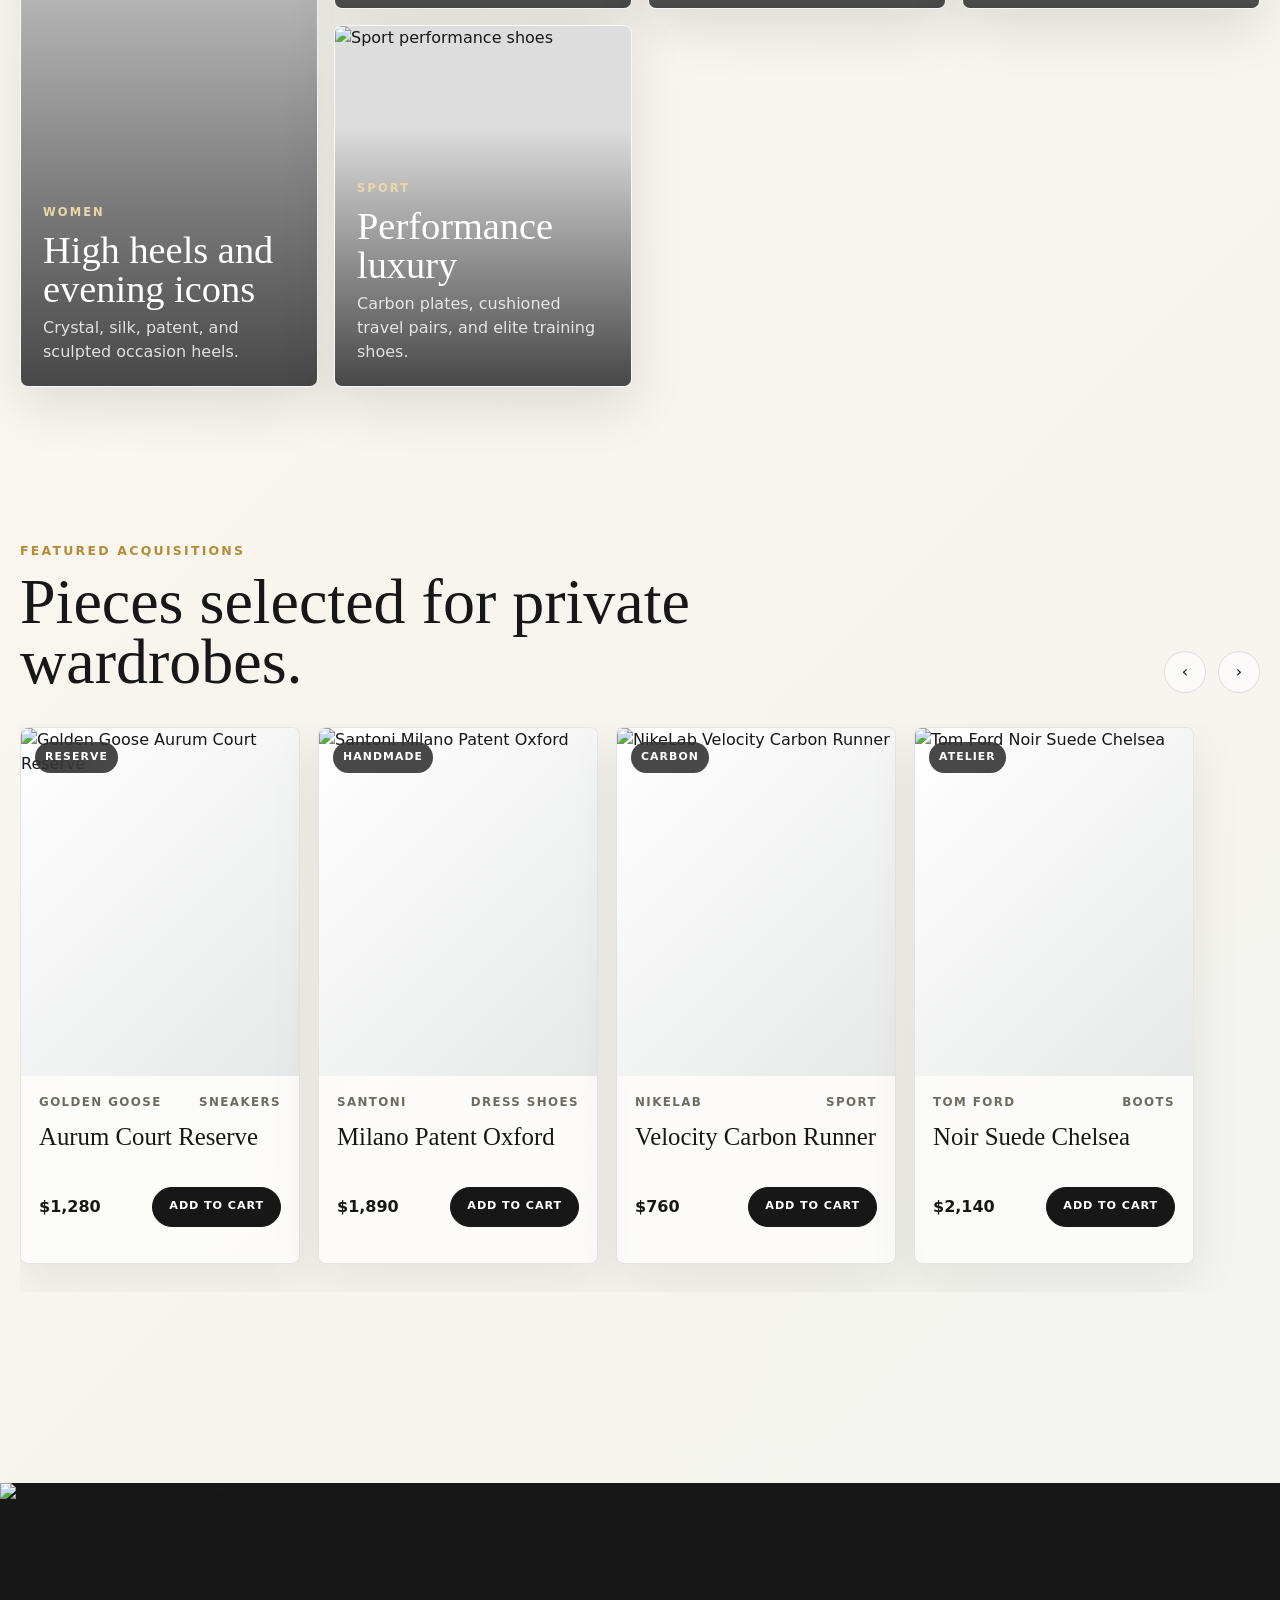
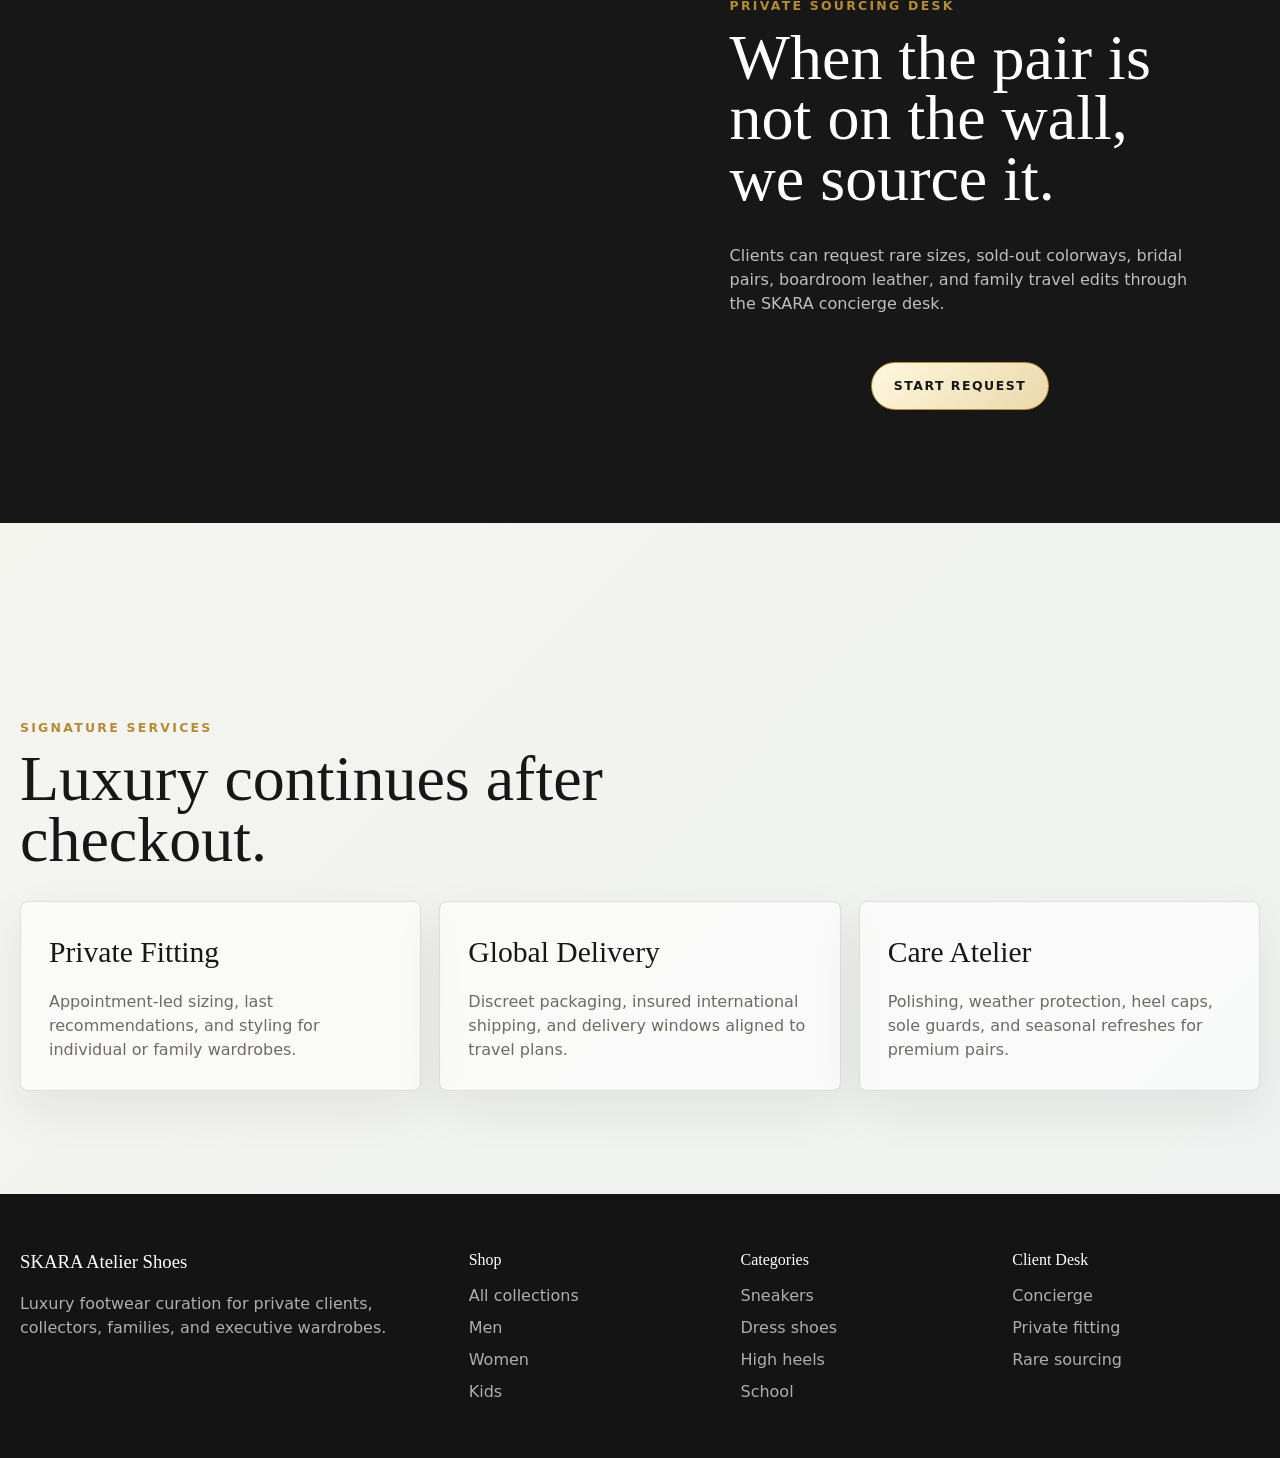
==== commit 0dc28998: "Fix broken images and replace boy image with shoe image" ====
--- a/index.html
+++ b/index.html
@@ -36,7 +36,7 @@
               <img src="https://images.unsplash.com/photo-1543163521-1bf539c55dd2?auto=format&fit=crop&w=2200&q=90" alt="Crystal high heel luxury shoe">
             </article>
             <article class="hero-slide">
-              <img src="https://images.unsplash.com/photo-1614252369475-531eba835eb1?auto=format&fit=crop&w=2200&q=90" alt="Luxury leather dress shoes">
+              <img src="https://images.unsplash.com/photo-1595950653106-6c9ebd614d3a?auto=format&fit=crop&w=2200&q=90" alt="Luxury leather dress shoes">
             </article>
             <article class="hero-slide">
               <img src="https://images.unsplash.com/photo-1542291026-7eec264c27ff?auto=format&fit=crop&w=2200&q=90" alt="Statement designer sneakers">
@@ -76,7 +76,7 @@
               <div class="tile-copy"><span>Women</span><h3>High heels and evening icons</h3><p>Crystal, silk, patent, and sculpted occasion heels.</p></div>
             </a>
             <a class="category-tile" href="men.html" data-reveal>
-              <img src="https://images.unsplash.com/photo-1614252369475-531eba835eb1?auto=format&fit=crop&w=1200&q=88" alt="Men's formal leather shoes">
+              <img src="https://images.unsplash.com/photo-1595950653106-6c9ebd614d3a?auto=format&fit=crop&w=1200&q=88" alt="Men's formal leather shoes">
               <div class="tile-copy"><span>Men</span><h3>Dress shoes</h3><p>Oxfords, loafers, Chelsea boots, and hand-burnished leather.</p></div>
             </a>
             <a class="category-tile" href="collections.html" data-reveal>
--- a/styles.css
+++ b/styles.css
@@ -260,15 +260,17 @@
   z-index: 1;
   content: "";
   background:
-    linear-gradient(90deg, rgba(255, 253, 248, 0.88) 0%, rgba(255, 253, 248, 0.58) 38%, rgba(255, 253, 248, 0.12) 72%),
-    linear-gradient(0deg, rgba(0, 0, 0, 0.18), transparent 48%);
+    linear-gradient(180deg, rgba(255, 253, 248, 0.4) 0%, rgba(255, 253, 248, 0.12) 50%, rgba(255, 253, 248, 0.8) 100%),
+    linear-gradient(0deg, rgba(0, 0, 0, 0.2), transparent 60%);
 }
 
 .hero-content {
   position: relative;
   z-index: 3;
   display: grid;
-  align-content: end;
+  align-content: center;
+  justify-items: center;
+  text-align: center;
   width: min(1440px, calc(100% - 40px));
   min-height: clamp(660px, 86vh, 880px);
   margin: 0 auto;
@@ -285,8 +287,8 @@
 
 .hero h1,
 .page-hero h1 {
-  max-width: 780px;
-  margin: 16px 0 18px;
+  max-width: 900px;
+  margin: 16px auto 18px;
   font-family: Georgia, "Times New Roman", serif;
   font-size: clamp(3.3rem, 8vw, 8.4rem);
   font-weight: 500;
@@ -296,8 +298,8 @@
 
 .hero p,
 .page-hero p {
-  max-width: 660px;
-  margin: 0;
+  max-width: 720px;
+  margin: 0 auto;
   color: #3f3a33;
   font-size: clamp(1.02rem, 1.4vw, 1.22rem);
 }
@@ -306,6 +308,7 @@
 .section-actions {
   display: flex;
   flex-wrap: wrap;
+  justify-content: center;
   gap: 12px;
   margin-top: 30px;
 }
@@ -552,7 +555,8 @@
 }
 
 .product-card:hover {
-  box-shadow: 0 30px 80px rgba(23, 23, 23, 0.14);
+  box-shadow: 0 0 24px rgba(0, 123, 255, 0.4), 0 30px 80px rgba(23, 23, 23, 0.14);
+  border-color: rgba(0, 123, 255, 0.5);
   transform: translateY(-6px);
 }
 
@@ -1118,3 +1122,169 @@
     grid-auto-columns: minmax(252px, 84vw);
   }
 }
+
+/* --- UI/UX Upgrades --- */
+
+/* Custom Luxury Cursor */
+@media (pointer: fine) {
+  body, a, button, input {
+    cursor: none;
+  }
+  
+  .luxury-cursor {
+    position: fixed;
+    top: 0;
+    left: 0;
+    width: 24px;
+    height: 24px;
+    border: 2px solid var(--gold);
+    border-radius: 50%;
+    pointer-events: none;
+    z-index: 9999;
+    transform: translate(-50%, -50%);
+    transition: width 0.3s var(--ease), height 0.3s var(--ease), background 0.3s var(--ease);
+  }
+
+  .luxury-cursor.is-hovering {
+    width: 48px;
+    height: 48px;
+    background: rgba(181, 139, 53, 0.15);
+  }
+}
+
+/* Add to Cart Button Update */
+.add-to-cart-btn.button {
+  width: auto;
+  min-height: 40px;
+  padding: 0 16px;
+  font-size: 0.7rem;
+  letter-spacing: 0.08em;
+  border-radius: 999px;
+}
+
+/* Live Chat Widget */
+.live-chat-widget {
+  position: fixed;
+  bottom: 16px;
+  right: 16px;
+  z-index: 99999;
+  display: flex;
+  flex-direction: column-reverse;
+  align-items: flex-end;
+  gap: 16px;
+}
+
+.chat-toggle {
+  display: grid;
+  place-items: center;
+  width: 56px;
+  height: 56px;
+  border: none;
+  border-radius: 50%;
+  color: #fff;
+  background: var(--ink);
+  box-shadow: 0 12px 32px rgba(23, 23, 23, 0.2);
+  transition: transform 0.3s var(--ease), background 0.3s var(--ease);
+}
+
+.chat-toggle:hover {
+  transform: translateY(-4px) scale(1.05);
+  background: var(--gold);
+}
+
+.chat-window {
+  width: 340px;
+  max-width: calc(100vw - 48px);
+  background: rgba(255, 255, 255, 0.95);
+  backdrop-filter: blur(20px);
+  border: 1px solid var(--line);
+  border-radius: 12px;
+  box-shadow: 0 24px 60px rgba(23, 23, 23, 0.15);
+  overflow: hidden;
+  opacity: 0;
+  pointer-events: none;
+  transform: translateY(20px);
+  transition: opacity 0.4s var(--ease), transform 0.4s var(--ease);
+}
+
+.chat-window.is-open {
+  opacity: 1;
+  pointer-events: auto;
+  transform: translateY(0);
+}
+
+.chat-header {
+  display: flex;
+  align-items: center;
+  justify-content: space-between;
+  padding: 18px 24px;
+  background: var(--ink);
+  color: #fff;
+}
+
+.chat-header strong {
+  font-family: Georgia, "Times New Roman", serif;
+  font-size: 1.1rem;
+  font-weight: 500;
+  letter-spacing: 0.05em;
+}
+
+.chat-close {
+  background: transparent;
+  border: none;
+  color: #fff;
+  font-size: 1.5rem;
+  line-height: 1;
+  opacity: 0.7;
+  transition: opacity 0.2s;
+}
+
+.chat-close:hover {
+  opacity: 1;
+}
+
+.chat-body {
+  padding: 24px;
+  min-height: 200px;
+  max-height: 300px;
+  overflow-y: auto;
+  background: var(--porcelain);
+}
+
+.chat-message.agent {
+  background: #fff;
+  border: 1px solid var(--line);
+  padding: 12px 16px;
+  border-radius: 8px;
+  border-bottom-left-radius: 0;
+  font-size: 0.9rem;
+  color: var(--ink);
+  box-shadow: 0 4px 12px rgba(0,0,0,0.02);
+}
+
+.chat-footer {
+  display: flex;
+  padding: 16px;
+  border-top: 1px solid var(--line);
+  background: #fff;
+}
+
+.chat-footer input {
+  flex: 1;
+  border: none;
+  background: transparent;
+  padding: 8px 12px;
+  font-size: 0.9rem;
+  outline: none;
+}
+
+.chat-footer button {
+  background: transparent;
+  border: none;
+  color: var(--gold);
+  font-weight: 700;
+  text-transform: uppercase;
+  font-size: 0.8rem;
+  letter-spacing: 0.1em;
+  padding: 0 8px;
+}
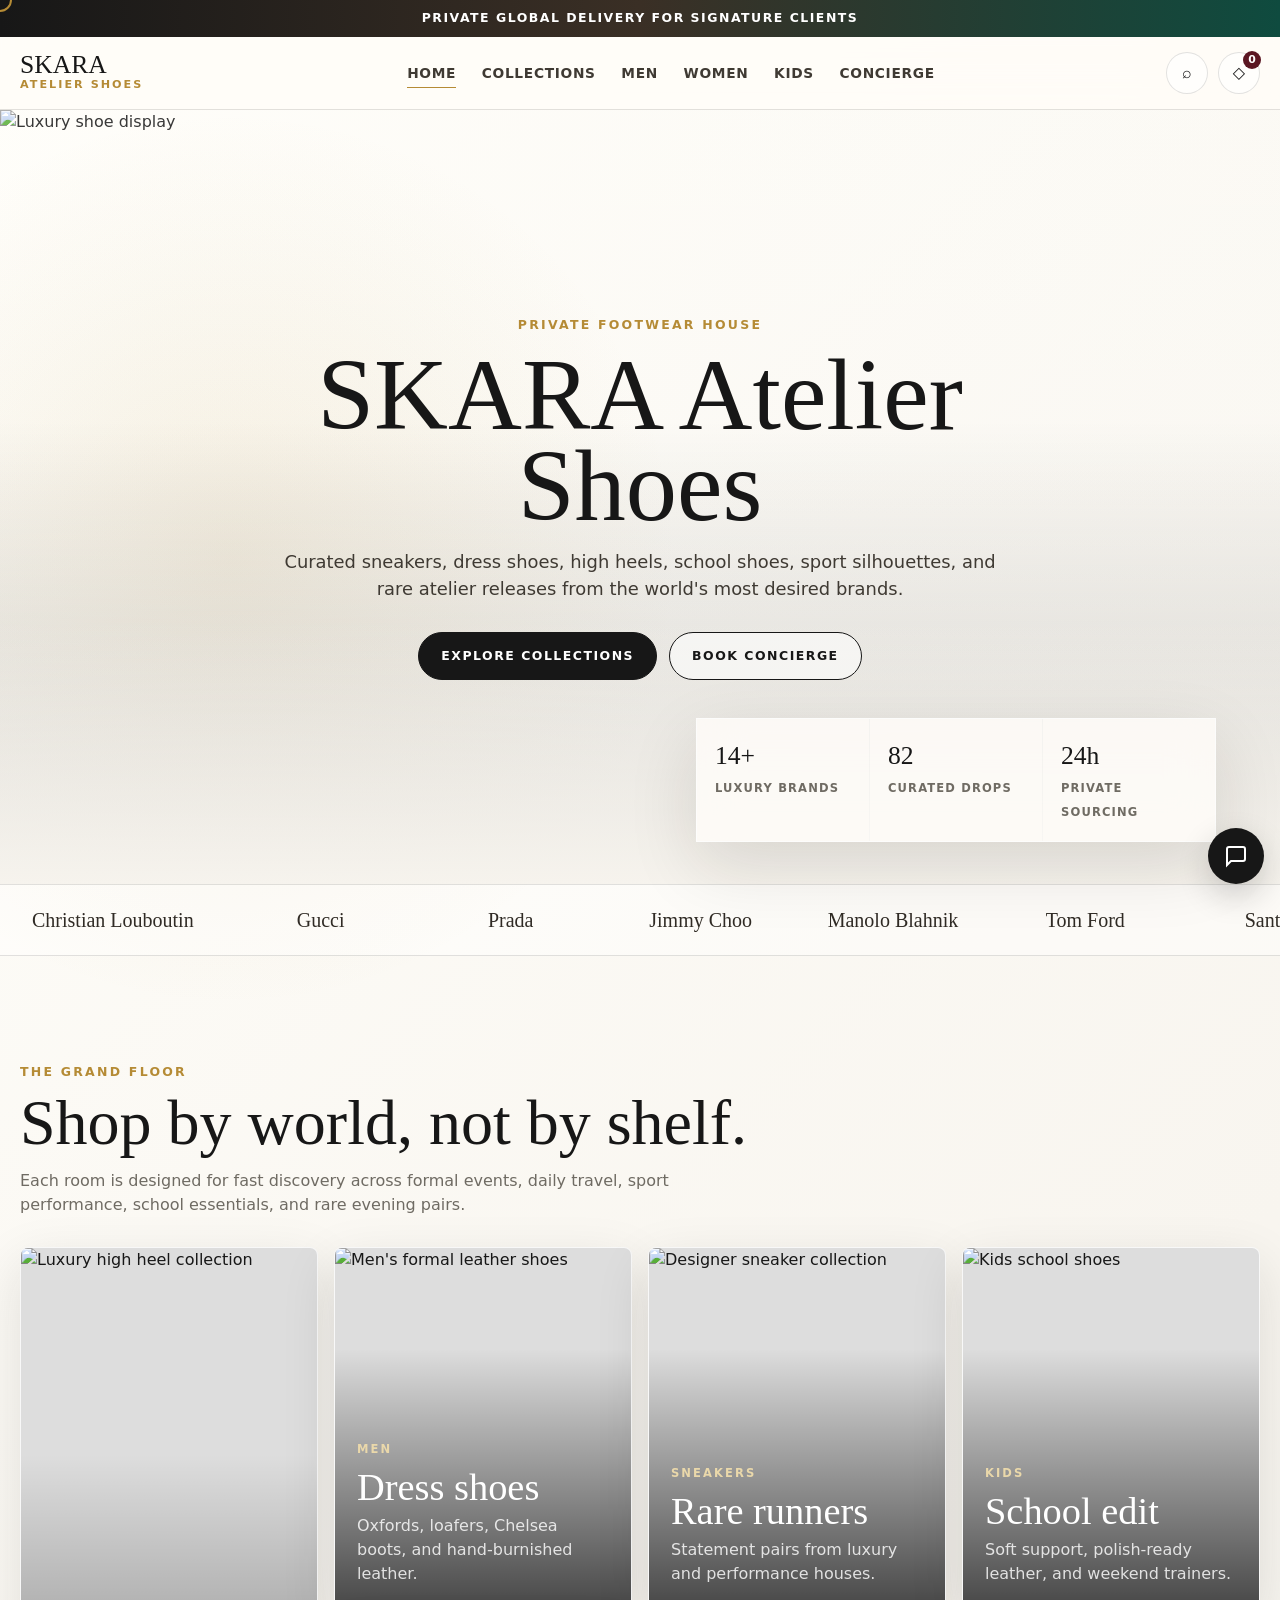
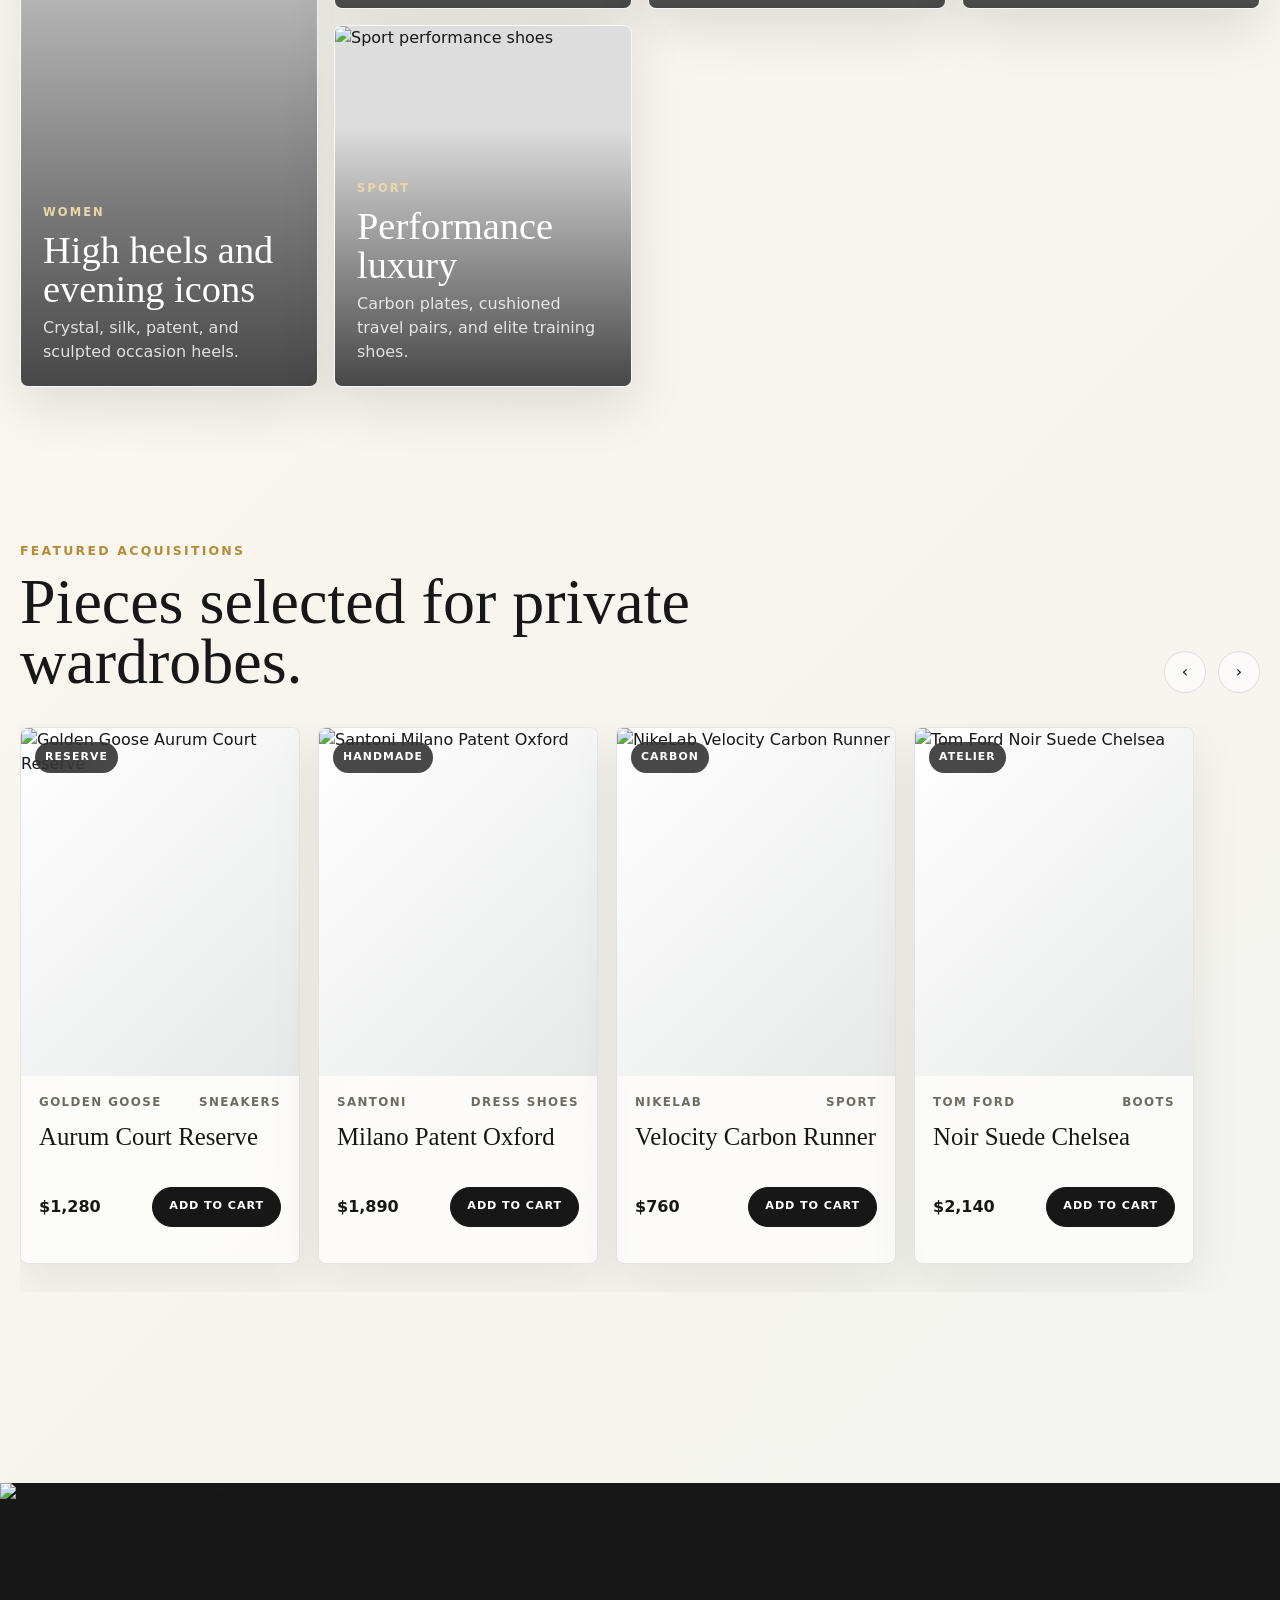
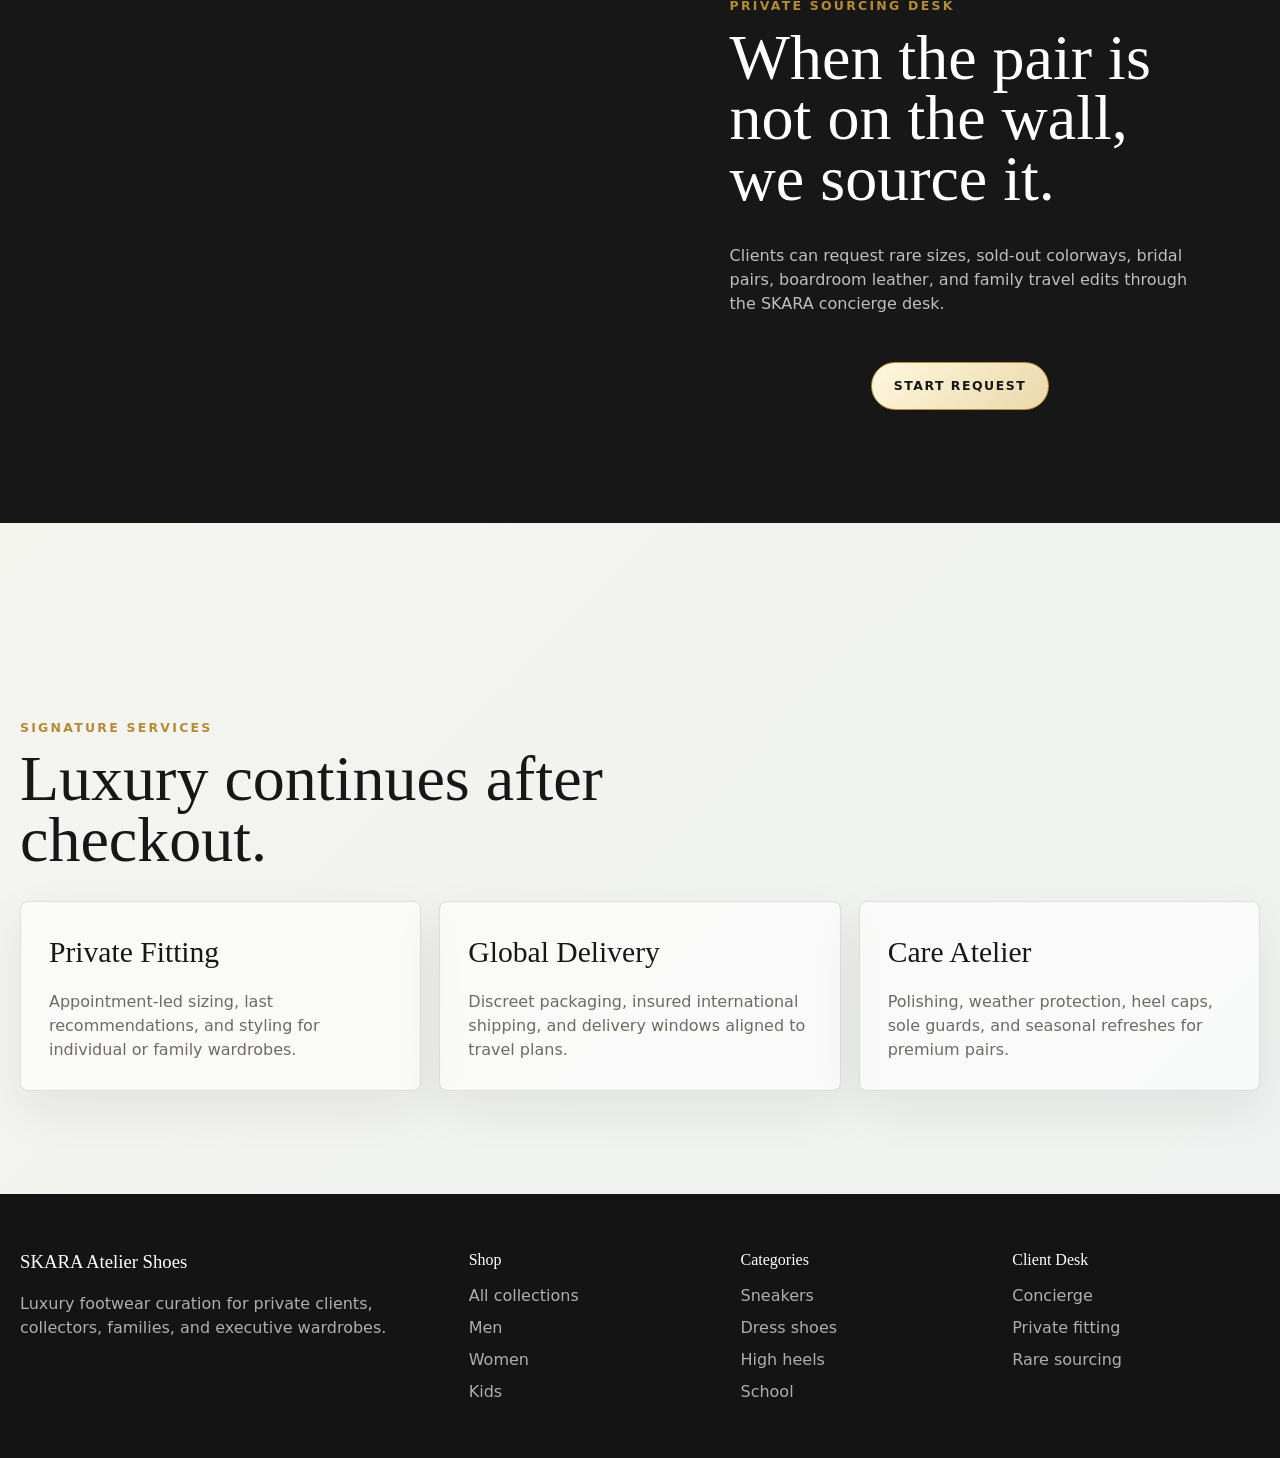
==== commit f8b6c155: "Improve hero image visibility and refresh home and men page imagery. Reduce washed-out hero overlays" ====
--- a/index.html
+++ b/index.html
@@ -33,10 +33,10 @@
         <section class="hero" aria-label="SKARA Atelier featured collections">
           <div class="hero-track">
             <article class="hero-slide is-active">
-              <img src="https://images.unsplash.com/photo-1543163521-1bf539c55dd2?auto=format&fit=crop&w=2200&q=90" alt="Crystal high heel luxury shoe">
+              <img src="https://images.unsplash.com/photo-1549298916-b41d501d3772?auto=format&fit=crop&w=2200&q=90" alt="Luxury shoe display">
             </article>
             <article class="hero-slide">
-              <img src="https://images.unsplash.com/photo-1595950653106-6c9ebd614d3a?auto=format&fit=crop&w=2200&q=90" alt="Luxury leather dress shoes">
+              <img src="https://images.unsplash.com/photo-1614252235316-8c857d38b5f4?auto=format&fit=crop&w=2200&q=90" alt="Luxury leather dress shoes">
             </article>
             <article class="hero-slide">
               <img src="https://images.unsplash.com/photo-1542291026-7eec264c27ff?auto=format&fit=crop&w=2200&q=90" alt="Statement designer sneakers">
--- a/styles.css
+++ b/styles.css
@@ -260,7 +260,7 @@
   z-index: 1;
   content: "";
   background:
-    linear-gradient(180deg, rgba(255, 253, 248, 0.4) 0%, rgba(255, 253, 248, 0.12) 50%, rgba(255, 253, 248, 0.8) 100%),
+    linear-gradient(180deg, rgba(255, 253, 248, 0.15) 0%, rgba(255, 253, 248, 0.05) 50%, rgba(255, 253, 248, 0.4) 100%),
     linear-gradient(0deg, rgba(0, 0, 0, 0.2), transparent 60%);
 }
 
@@ -774,7 +774,7 @@
   inset: 0;
   z-index: -1;
   content: "";
-  background: linear-gradient(90deg, rgba(255, 253, 248, 0.92), rgba(255, 253, 248, 0.52), rgba(255, 253, 248, 0.08));
+  background: linear-gradient(90deg, rgba(255, 253, 248, 0.6), rgba(255, 253, 248, 0.25), rgba(255, 253, 248, 0.05));
 }
 
 .page-hero-inner {
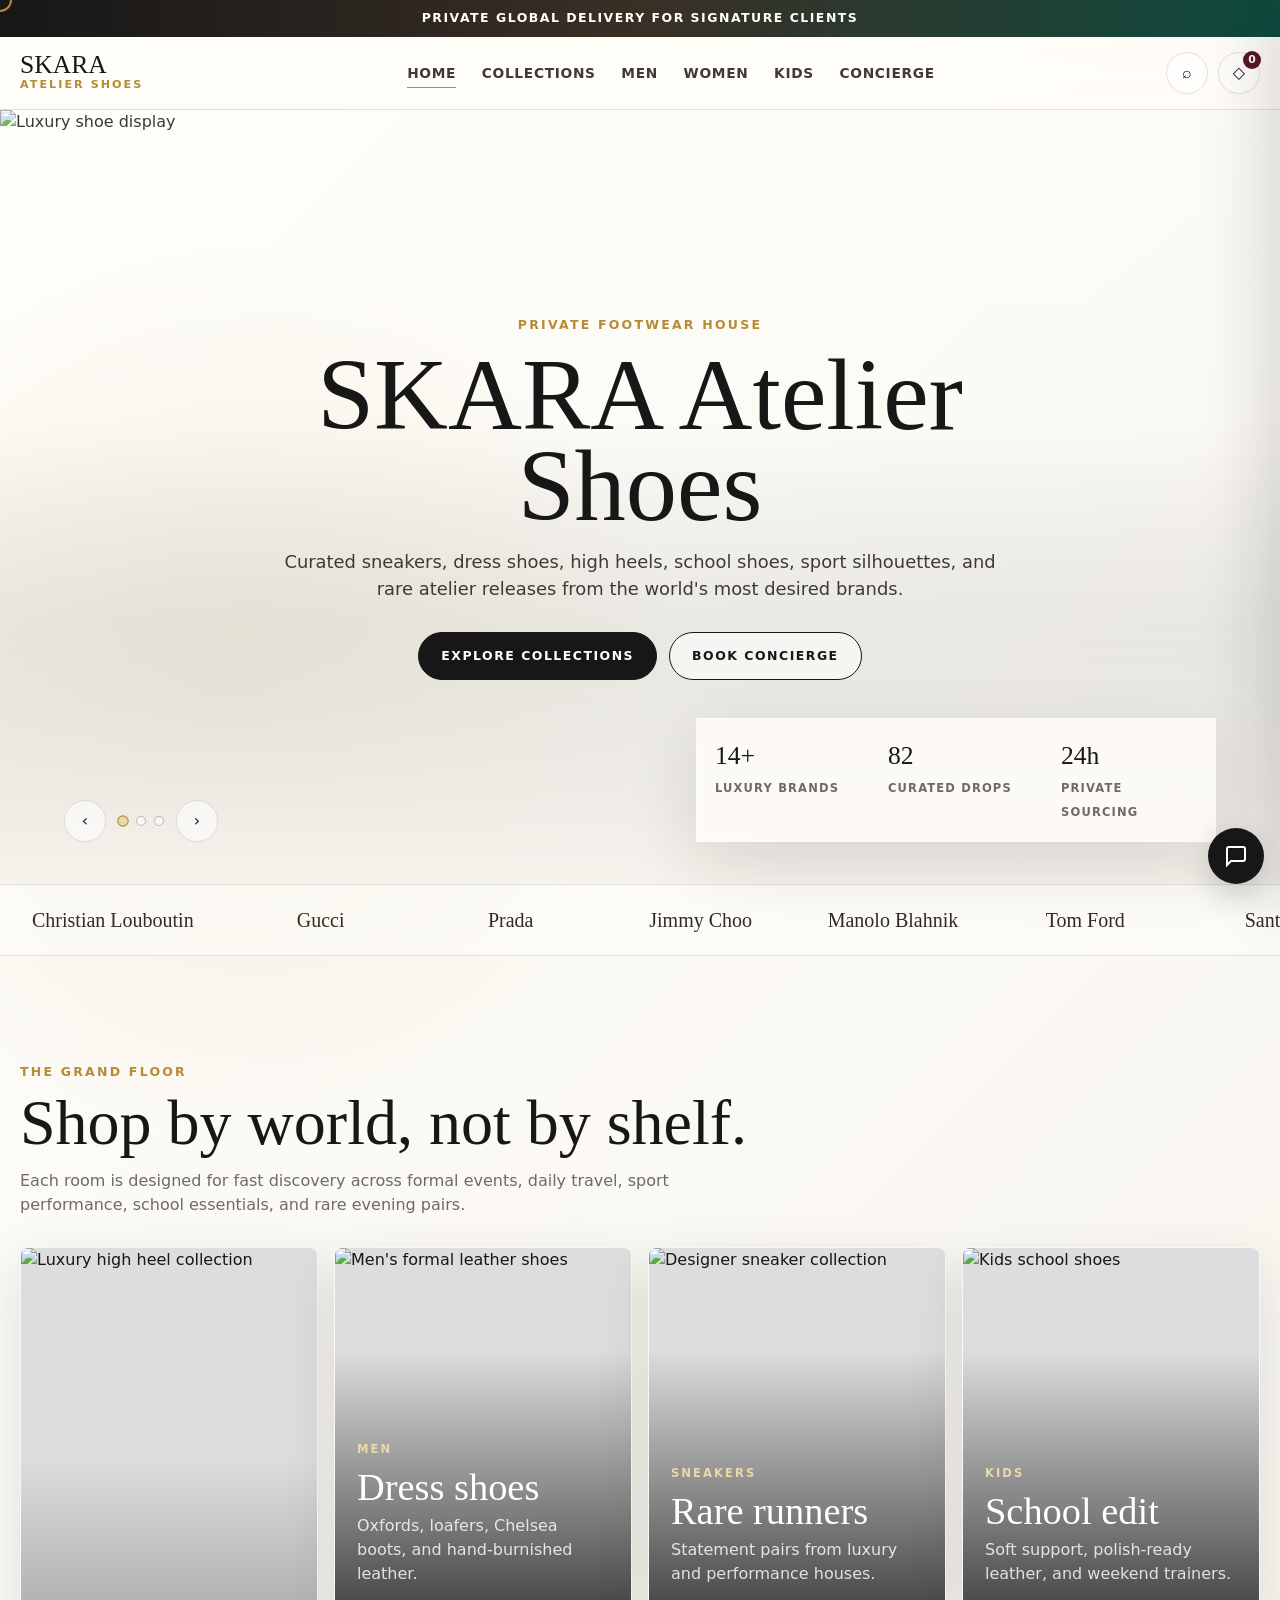
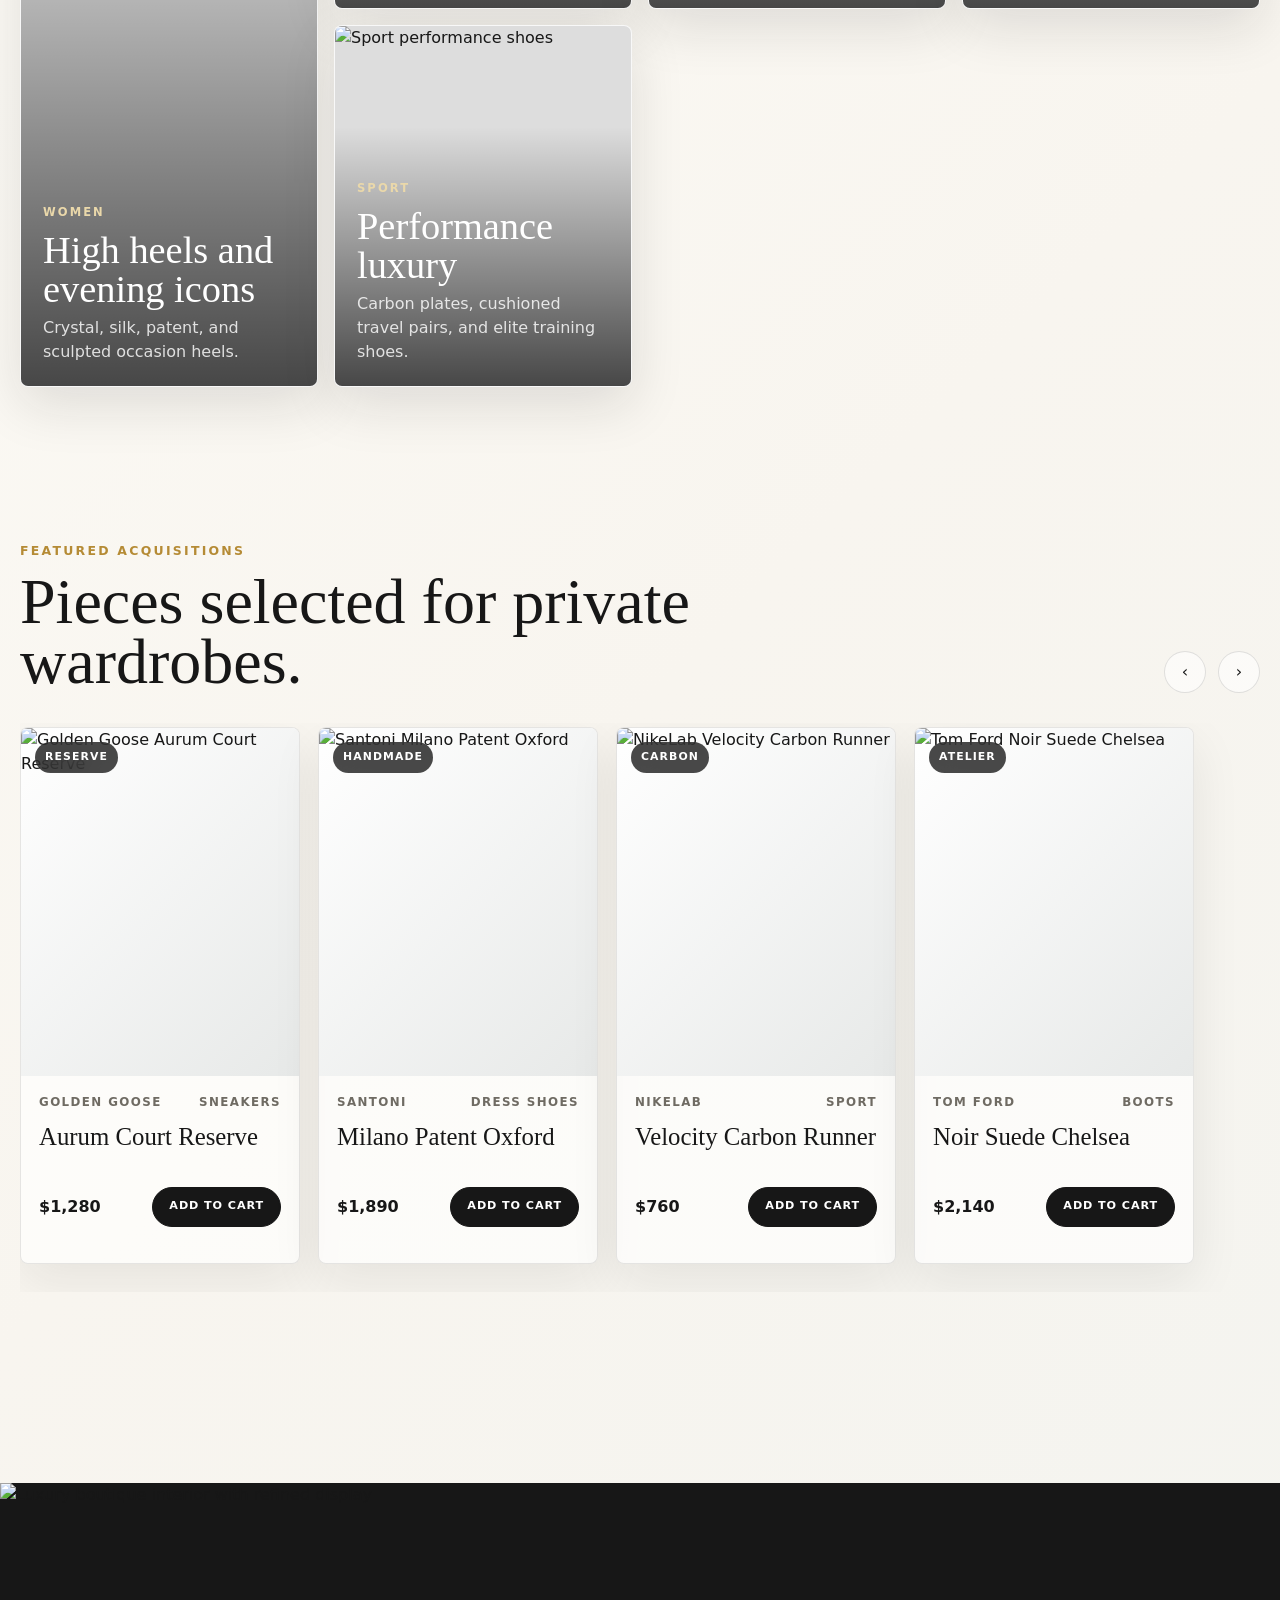
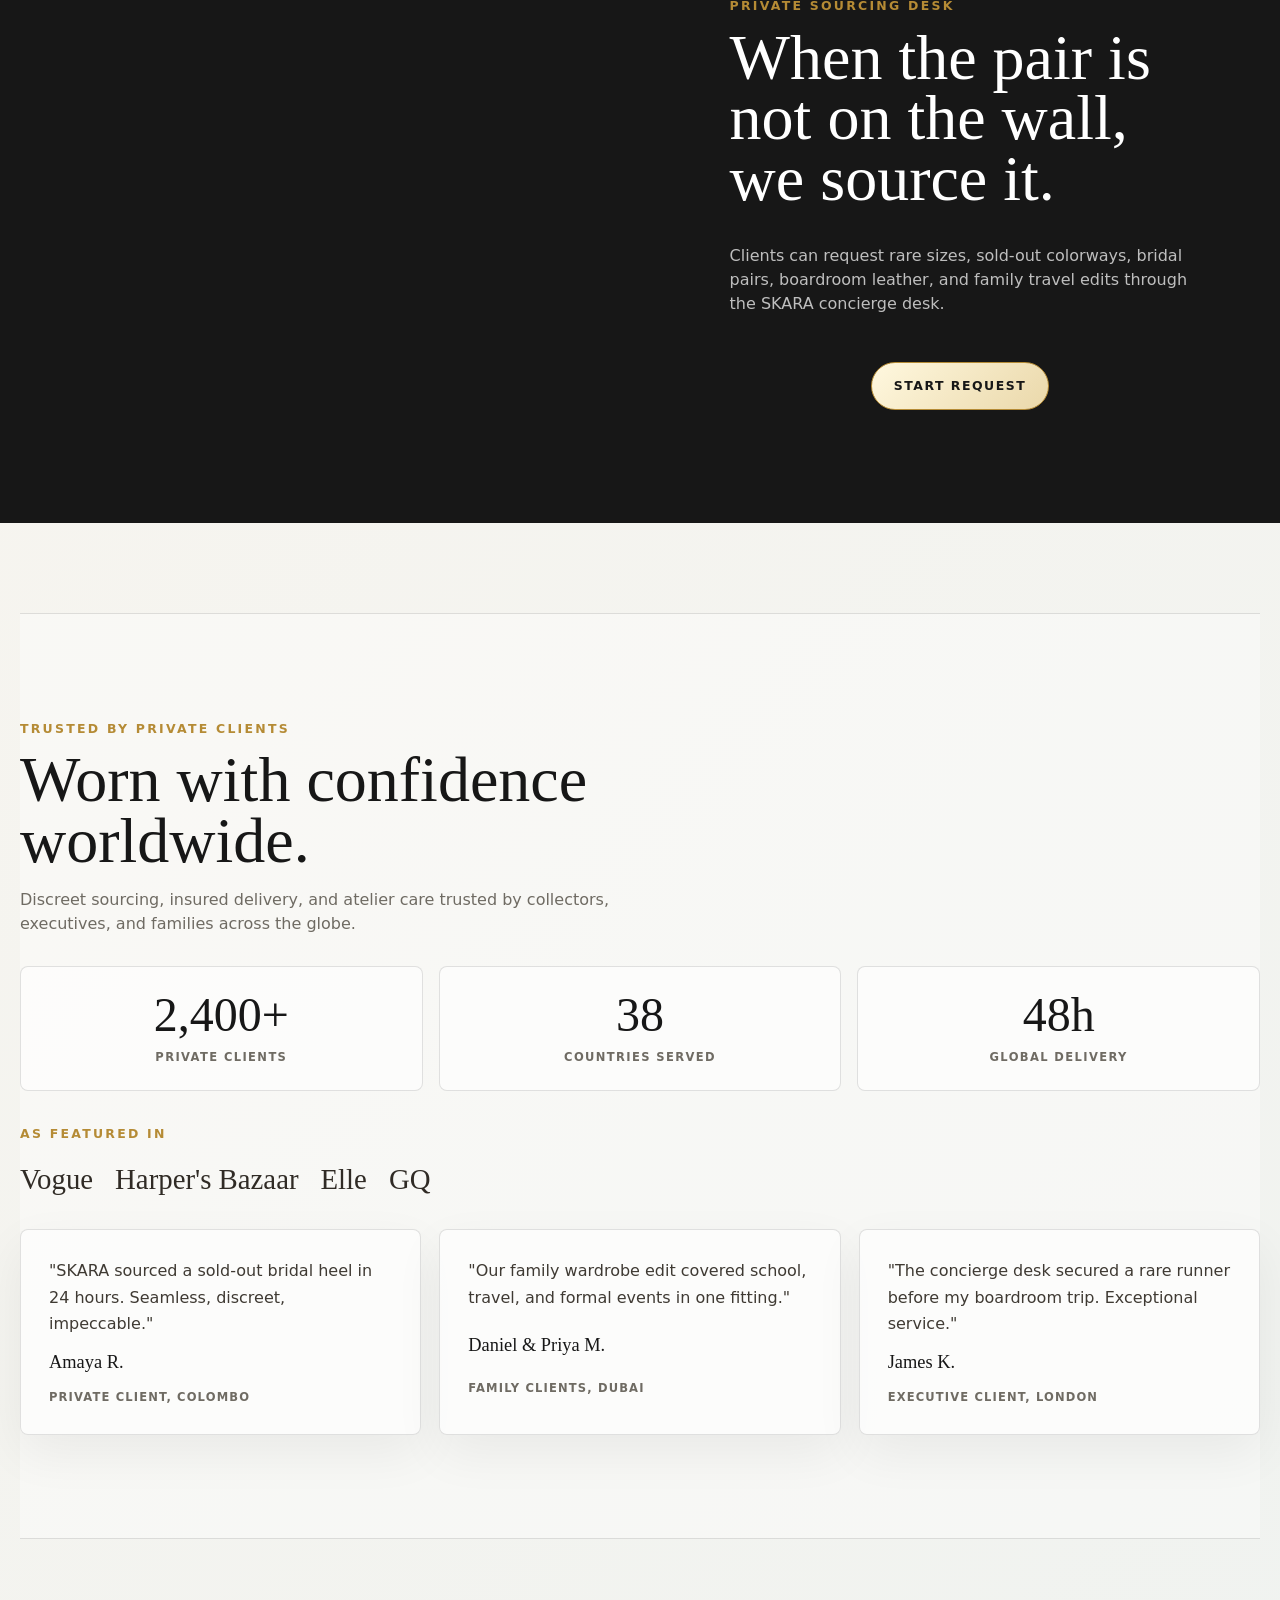
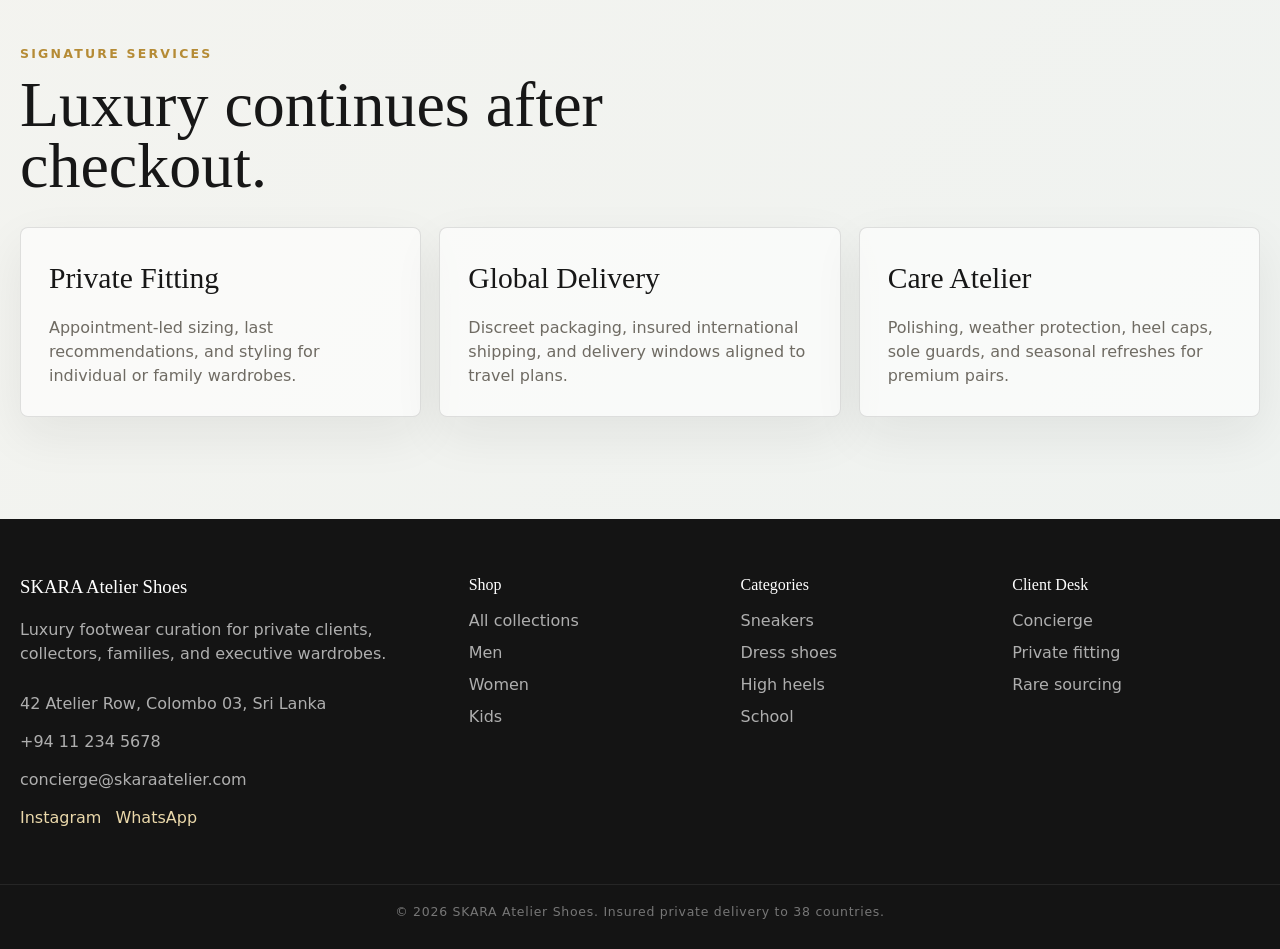
==== commit bf27f5d2: "Polish client demo with shopping flows, trust section, and site metadata. Add quick view, search, ca" ====
--- a/index.html
+++ b/index.html
@@ -2,9 +2,18 @@
 <html lang="en">
   <head>
     <meta charset="utf-8">
-    <meta name="viewport" content="width=device-width, initial-scale=1">
+    <meta name="viewport" content="width=device-width, initial-scale=1, viewport-fit=cover">
     <title>SKARA Atelier Shoes | Luxury Footwear</title>
     <meta name="description" content="Luxury multi-brand footwear boutique for men, women, and kids.">
+    <link rel="icon" href="favicon.svg" type="image/svg+xml">
+    <meta property="og:title" content="SKARA Atelier Shoes | Luxury Footwear">
+    <meta property="og:description" content="Curated sneakers, dress shoes, high heels, and rare atelier releases for private clients.">
+    <meta property="og:image" content="https://images.unsplash.com/photo-1549298916-b41d501d3772?auto=format&fit=crop&w=1200&q=90">
+    <meta property="og:type" content="website">
+    <meta name="twitter:card" content="summary_large_image">
+    <meta name="twitter:title" content="SKARA Atelier Shoes | Luxury Footwear">
+    <meta name="twitter:description" content="Curated sneakers, dress shoes, high heels, and rare atelier releases for private clients.">
+    <meta name="twitter:image" content="https://images.unsplash.com/photo-1549298916-b41d501d3772?auto=format&fit=crop&w=1200&q=90">
     <link rel="stylesheet" href="styles.css">
   </head>
   <body data-page="home">
@@ -56,6 +65,11 @@
             <div class="hero-stat"><strong>82</strong><span>Curated drops</span></div>
             <div class="hero-stat"><strong>24h</strong><span>Private sourcing</span></div>
           </div>
+          <div class="hero-controls" aria-label="Hero slideshow controls">
+            <button class="hero-arrow slider-button" type="button" aria-label="Previous slide" data-hero-prev>‹</button>
+            <div class="hero-dots" data-hero-dots></div>
+            <button class="hero-arrow slider-button" type="button" aria-label="Next slide" data-hero-next>›</button>
+          </div>
         </section>
 
         <section class="brand-marquee" aria-label="Featured brands">
@@ -76,7 +90,7 @@
               <div class="tile-copy"><span>Women</span><h3>High heels and evening icons</h3><p>Crystal, silk, patent, and sculpted occasion heels.</p></div>
             </a>
             <a class="category-tile" href="men.html" data-reveal>
-              <img src="https://images.unsplash.com/photo-1595950653106-6c9ebd614d3a?auto=format&fit=crop&w=1200&q=88" alt="Men's formal leather shoes">
+              <img src="https://images.unsplash.com/photo-1614252235316-8c857d38b5f4?auto=format&fit=crop&w=1200&q=88" alt="Men's formal leather shoes">
               <div class="tile-copy"><span>Men</span><h3>Dress shoes</h3><p>Oxfords, loafers, Chelsea boots, and hand-burnished leather.</p></div>
             </a>
             <a class="category-tile" href="collections.html" data-reveal>
@@ -118,6 +132,47 @@
           </div>
         </section>
 
+        <section class="section trust-section">
+          <div class="section-header" data-reveal>
+            <div class="section-title">
+              <span class="eyebrow">Trusted by private clients</span>
+              <h2>Worn with confidence worldwide.</h2>
+              <p>Discreet sourcing, insured delivery, and atelier care trusted by collectors, executives, and families across the globe.</p>
+            </div>
+          </div>
+          <div class="trust-stats" data-reveal>
+            <div class="trust-stat"><strong>2,400+</strong><span>Private clients</span></div>
+            <div class="trust-stat"><strong>38</strong><span>Countries served</span></div>
+            <div class="trust-stat"><strong>48h</strong><span>Global delivery</span></div>
+          </div>
+          <div class="press-row" data-reveal aria-label="As featured in">
+            <span class="eyebrow">As featured in</span>
+            <div class="press-list">
+              <span>Vogue</span>
+              <span>Harper's Bazaar</span>
+              <span>Elle</span>
+              <span>GQ</span>
+            </div>
+          </div>
+          <div class="testimonial-grid">
+            <article class="testimonial-card" data-reveal>
+              <p>"SKARA sourced a sold-out bridal heel in 24 hours. Seamless, discreet, impeccable."</p>
+              <strong>Amaya R.</strong>
+              <span>Private client, Colombo</span>
+            </article>
+            <article class="testimonial-card" data-reveal>
+              <p>"Our family wardrobe edit covered school, travel, and formal events in one fitting."</p>
+              <strong>Daniel &amp; Priya M.</strong>
+              <span>Family clients, Dubai</span>
+            </article>
+            <article class="testimonial-card" data-reveal>
+              <p>"The concierge desk secured a rare runner before my boardroom trip. Exceptional service."</p>
+              <strong>James K.</strong>
+              <span>Executive client, London</span>
+            </article>
+          </div>
+        </section>
+
         <section class="section">
           <div class="section-header" data-reveal>
             <div class="section-title">
@@ -135,11 +190,24 @@
 
       <footer class="footer">
         <div class="footer-inner">
-          <div><h3>SKARA Atelier Shoes</h3><p>Luxury footwear curation for private clients, collectors, families, and executive wardrobes.</p></div>
+          <div>
+            <h3>SKARA Atelier Shoes</h3>
+            <p>Luxury footwear curation for private clients, collectors, families, and executive wardrobes.</p>
+            <div class="footer-contact">
+              <a href="https://maps.google.com" target="_blank" rel="noopener noreferrer">42 Atelier Row, Colombo 03, Sri Lanka</a>
+              <a href="tel:+94112345678">+94 11 234 5678</a>
+              <a href="mailto:concierge@skaraatelier.com">concierge@skaraatelier.com</a>
+              <div class="footer-social">
+                <a href="https://instagram.com" target="_blank" rel="noopener noreferrer">Instagram</a>
+                <a href="https://wa.me/94112345678" target="_blank" rel="noopener noreferrer">WhatsApp</a>
+              </div>
+            </div>
+          </div>
           <div><h4>Shop</h4><a href="collections.html">All collections</a><a href="men.html">Men</a><a href="women.html">Women</a><a href="kids.html">Kids</a></div>
           <div><h4>Categories</h4><a href="collections.html">Sneakers</a><a href="collections.html">Dress shoes</a><a href="collections.html">High heels</a><a href="collections.html">School</a></div>
           <div><h4>Client Desk</h4><a href="concierge.html">Concierge</a><a href="concierge.html">Private fitting</a><a href="concierge.html">Rare sourcing</a></div>
         </div>
+        <div class="footer-bottom"><p>© 2026 SKARA Atelier Shoes. Insured private delivery to 38 countries.</p></div>
       </footer>
     </div>
     <script src="data.js"></script>
--- a/styles.css
+++ b/styles.css
@@ -20,10 +20,13 @@
 
 html {
   scroll-behavior: smooth;
+  -webkit-text-size-adjust: 100%;
+  text-size-adjust: 100%;
 }
 
 body {
   margin: 0;
+  overflow-x: hidden;
   color: var(--ink);
   background:
     radial-gradient(circle at 18% 12%, rgba(181, 139, 53, 0.12), transparent 28rem),
@@ -32,7 +35,8 @@
   line-height: 1.5;
 }
 
-body.nav-open {
+body.nav-open,
+body.modal-open {
   overflow: hidden;
 }
 
@@ -382,6 +386,45 @@
   text-transform: uppercase;
 }
 
+.hero-controls {
+  position: absolute;
+  bottom: 42px;
+  left: clamp(20px, 5vw, 72px);
+  z-index: 5;
+  display: flex;
+  align-items: center;
+  gap: 12px;
+}
+
+.hero-dots {
+  display: flex;
+  align-items: center;
+  gap: 8px;
+}
+
+.hero-dot {
+  width: 10px;
+  height: 10px;
+  padding: 0;
+  border: 1px solid rgba(23, 23, 23, 0.28);
+  border-radius: 50%;
+  background: rgba(255, 255, 255, 0.55);
+  cursor: pointer;
+  transition: transform 0.2s var(--ease), background 0.2s var(--ease), border-color 0.2s var(--ease);
+}
+
+.hero-dot.is-active,
+.hero-dot:hover {
+  border-color: var(--gold);
+  background: var(--gold-soft);
+  transform: scale(1.15);
+}
+
+.hero-arrow {
+  width: 42px;
+  height: 42px;
+}
+
 .section {
   width: min(1440px, calc(100% - 40px));
   margin: 0 auto;
@@ -551,6 +594,7 @@
   box-shadow: 0 18px 50px rgba(23, 23, 23, 0.08);
   scroll-snap-align: start;
   transform-style: preserve-3d;
+  cursor: pointer;
   transition: transform 0.35s var(--ease), box-shadow 0.35s var(--ease);
 }
 
@@ -869,6 +913,19 @@
   font-weight: 900;
   letter-spacing: 0.1em;
   text-transform: uppercase;
+  cursor: pointer;
+  transition: border-color 0.2s var(--ease), background 0.2s var(--ease), transform 0.2s var(--ease);
+}
+
+.pill:hover {
+  border-color: rgba(181, 139, 53, 0.45);
+  background: #fff;
+}
+
+.pill.is-active {
+  border-color: var(--gold);
+  color: var(--ink);
+  background: linear-gradient(135deg, #fff8df, var(--gold-soft));
 }
 
 .concierge-grid {
@@ -954,6 +1011,136 @@
   margin-top: 8px;
 }
 
+.footer-contact {
+  display: grid;
+  gap: 6px;
+  margin-top: 18px;
+}
+
+.footer-social {
+  display: flex;
+  flex-wrap: wrap;
+  gap: 14px;
+  margin-top: 8px;
+}
+
+.footer-social a {
+  display: inline-block;
+  margin-top: 0;
+  color: var(--gold-soft);
+}
+
+.footer-social a:hover {
+  color: #fff;
+}
+
+.footer-bottom {
+  border-top: 1px solid rgba(255, 255, 255, 0.08);
+}
+
+.footer-bottom p {
+  width: min(1440px, calc(100% - 40px));
+  margin: 0 auto;
+  padding: 18px 0 28px;
+  color: rgba(255, 255, 255, 0.42);
+  font-size: 0.78rem;
+  letter-spacing: 0.06em;
+  text-align: center;
+}
+
+.trust-section {
+  border-block: 1px solid var(--line);
+  background: rgba(255, 255, 255, 0.34);
+}
+
+.trust-stats {
+  display: grid;
+  grid-template-columns: repeat(3, minmax(0, 1fr));
+  gap: 16px;
+  margin-bottom: 34px;
+}
+
+.trust-stat {
+  padding: 24px;
+  border: 1px solid var(--line);
+  border-radius: 8px;
+  background: rgba(255, 255, 255, 0.62);
+  text-align: center;
+}
+
+.trust-stat strong {
+  display: block;
+  font-family: Georgia, "Times New Roman", serif;
+  font-size: clamp(2rem, 4vw, 3rem);
+  font-weight: 500;
+  line-height: 1;
+}
+
+.trust-stat span {
+  display: block;
+  margin-top: 10px;
+  color: var(--muted);
+  font-size: 0.72rem;
+  font-weight: 800;
+  letter-spacing: 0.12em;
+  text-transform: uppercase;
+}
+
+.press-row {
+  display: grid;
+  gap: 14px;
+  margin-bottom: 28px;
+}
+
+.press-list {
+  display: flex;
+  flex-wrap: wrap;
+  gap: 12px 22px;
+}
+
+.press-list span {
+  font-family: Georgia, "Times New Roman", serif;
+  font-size: clamp(1.2rem, 2.4vw, 1.8rem);
+  color: #302b25;
+}
+
+.testimonial-grid {
+  display: grid;
+  grid-template-columns: repeat(3, minmax(0, 1fr));
+  gap: 18px;
+}
+
+.testimonial-card {
+  display: grid;
+  gap: 12px;
+  padding: 28px;
+  border: 1px solid var(--line);
+  border-radius: 8px;
+  background: rgba(255, 255, 255, 0.62);
+  box-shadow: 0 18px 50px rgba(23, 23, 23, 0.06);
+}
+
+.testimonial-card p {
+  margin: 0;
+  color: #3f3a33;
+  font-size: 1rem;
+  line-height: 1.65;
+}
+
+.testimonial-card strong {
+  font-family: Georgia, "Times New Roman", serif;
+  font-size: 1.15rem;
+  font-weight: 500;
+}
+
+.testimonial-card span {
+  color: var(--muted);
+  font-size: 0.72rem;
+  font-weight: 800;
+  letter-spacing: 0.1em;
+  text-transform: uppercase;
+}
+
 [data-reveal] {
   opacity: 0;
   transform: translateY(28px);
@@ -992,31 +1179,89 @@
     display: inline-grid;
   }
 
+  body.nav-open::before {
+    position: fixed;
+    inset: 0;
+    z-index: 45;
+    content: "";
+    background: rgba(23, 23, 23, 0.42);
+  }
+
   .nav-links {
     position: fixed;
-    top: 116px;
-    right: 20px;
-    left: 20px;
+    top: 0;
+    right: 0;
+    left: 0;
+    z-index: 60;
     display: none;
     flex-direction: column;
     align-items: stretch;
-    padding: 22px;
+    gap: 4px;
+    max-height: calc(100vh - 24px);
+    margin: 12px;
+    padding: 88px 22px 22px;
     border: 1px solid var(--line);
-    border-radius: 8px;
-    background: rgba(255, 253, 248, 0.96);
+    border-radius: 12px;
+    background: rgba(255, 253, 248, 0.98);
     box-shadow: var(--shadow);
+    overflow-y: auto;
+    -webkit-overflow-scrolling: touch;
   }
 
   body.nav-open .nav-links {
     display: flex;
   }
 
+  .nav-links a {
+    padding: 14px 0;
+    font-size: 0.92rem;
+  }
+
+  .hero,
+  .hero-content {
+    min-height: clamp(520px, 78vh, 700px);
+  }
+
+  .hero-content {
+    padding: 72px 0 148px;
+  }
+
+  .hero-controls {
+    left: 50%;
+    bottom: 148px;
+    transform: translateX(-50%);
+  }
+
   .hero-panel {
-    position: relative;
+    position: absolute;
     right: auto;
-    bottom: auto;
-    left: auto;
-    margin: -72px auto 0;
+    bottom: 20px;
+    left: 50%;
+    width: min(calc(100% - 32px), 520px);
+    margin: 0;
+    transform: translateX(-50%);
+    grid-template-columns: repeat(3, minmax(0, 1fr));
+  }
+
+  .hero-stat {
+    padding: 14px 10px;
+    text-align: center;
+  }
+
+  .testimonial-grid {
+    grid-template-columns: 1fr;
+  }
+
+  .hero-stat strong {
+    font-size: 1.35rem;
+  }
+
+  .page-hero {
+    min-height: 420px;
+  }
+
+  .page-hero-inner {
+    padding: 96px 0 56px;
   }
 
   .category-grid,
@@ -1037,6 +1282,19 @@
     grid-template-columns: 1fr;
   }
 
+  .split-band {
+    min-height: auto;
+    margin: 40px 0;
+  }
+
+  .split-media {
+    min-height: 300px;
+  }
+
+  .split-copy {
+    padding: 36px 24px;
+  }
+
   .shop-layout {
     grid-template-columns: 1fr;
   }
@@ -1045,65 +1303,172 @@
     display: inline-grid;
   }
 
+  body.filters-open::after {
+    position: fixed;
+    inset: 0;
+    z-index: 60;
+    content: "";
+    background: rgba(23, 23, 23, 0.42);
+  }
+
   .filter-panel {
     position: fixed;
-    inset: auto 20px 20px;
+    inset: auto 16px 16px;
     z-index: 70;
     display: none;
-    max-height: calc(100vh - 40px);
+    max-height: calc(100vh - 32px);
     overflow: auto;
     background: rgba(255, 253, 248, 0.98);
+    -webkit-overflow-scrolling: touch;
   }
 
   body.filters-open .filter-panel {
     display: grid;
   }
+
+  .toast {
+    right: 16px;
+    bottom: 88px;
+    max-width: calc(100vw - 32px);
+  }
+
+  .chat-window {
+    width: min(340px, calc(100vw - 32px));
+  }
 }
 
 @media (max-width: 640px) {
   .nav {
-    width: min(100% - 28px, 1440px);
+    width: min(100% - 24px, 1440px);
+    padding: 12px 0;
+  }
+
+  .announcement {
+    padding: 8px 12px;
+    font-size: 0.62rem;
+    letter-spacing: 0.08em;
+    line-height: 1.45;
   }
 
   .brand {
     min-width: auto;
   }
 
-  .brand-sub,
+  .brand-mark {
+    font-size: 1.2rem;
+  }
+
+  .brand-sub {
+    font-size: 0.58rem;
+    letter-spacing: 0.12em;
+  }
+
   .icon-button {
     display: none;
   }
 
   .hero,
   .hero-content {
-    min-height: 680px;
-  }
-
-  .hero-slide::before,
+    min-height: clamp(480px, 72vh, 620px);
+  }
+
+  .hero-content {
+    width: min(100% - 24px, 1440px);
+    padding: 56px 0 132px;
+  }
+
+  .hero-slide::before {
+    background:
+      linear-gradient(180deg, rgba(255, 253, 248, 0.22) 0%, rgba(255, 253, 248, 0.08) 45%, rgba(255, 253, 248, 0.55) 100%),
+      linear-gradient(0deg, rgba(0, 0, 0, 0.18), transparent 60%);
+  }
+
+  .page-hero {
+    min-height: 360px;
+  }
+
   .page-hero::before {
-    background: linear-gradient(180deg, rgba(255, 253, 248, 0.76), rgba(255, 253, 248, 0.9) 78%);
+    background: linear-gradient(180deg, rgba(255, 253, 248, 0.35), rgba(255, 253, 248, 0.72) 78%);
   }
 
   .hero h1,
   .page-hero h1 {
-    font-size: clamp(3.1rem, 18vw, 4.6rem);
+    margin-top: 12px;
+    font-size: clamp(2.4rem, 12vw, 3.6rem);
+    line-height: 0.95;
+  }
+
+  .hero p,
+  .page-hero p {
+    font-size: 0.98rem;
+    line-height: 1.55;
+  }
+
+  .hero-actions {
+    width: 100%;
+    margin-top: 22px;
+  }
+
+  .hero-actions .button {
+    width: 100%;
+    min-height: 46px;
+  }
+
+  .hero-controls {
+    bottom: 128px;
   }
 
   .hero-panel {
+    bottom: 16px;
+    width: min(calc(100% - 24px), 420px);
+    grid-template-columns: repeat(3, minmax(0, 1fr));
+  }
+
+  .hero-stat {
+    padding: 12px 8px;
+  }
+
+  .trust-stats {
     grid-template-columns: 1fr;
-    width: min(100% - 28px, 420px);
+  }
+
+  .footer-bottom p {
+    width: min(100% - 24px, 1440px);
+  }
+
+  .hero-stat strong {
+    font-size: 1.15rem;
+  }
+
+  .hero-stat span {
+    font-size: 0.62rem;
+    letter-spacing: 0.06em;
   }
 
   .section,
   .page-hero-inner,
   .footer-inner {
-    width: min(100% - 28px, 1440px);
+    width: min(100% - 24px, 1440px);
+  }
+
+  .section {
+    padding: 48px 0;
+  }
+
+  .section.compact {
+    padding-top: 32px;
+  }
+
+  .section-title h2,
+  .split-copy h2 {
+    font-size: clamp(1.9rem, 9vw, 2.8rem);
   }
 
   .section-header,
   .shop-toolbar {
     align-items: start;
     flex-direction: column;
+    gap: 16px;
   }
 
   .category-grid,
@@ -1115,11 +1480,87 @@
   }
 
   .category-tile {
-    min-height: 320px;
+    min-height: 300px;
   }
 
   .product-rail {
-    grid-auto-columns: minmax(252px, 84vw);
+    grid-auto-columns: minmax(240px, 82vw);
+    gap: 14px;
+    padding-bottom: 18px;
+    scroll-padding-inline: 12px;
+  }
+
+  .product-info h3 {
+    min-height: auto;
+    font-size: 1.35rem;
+  }
+
+  .price-row {
+    flex-wrap: wrap;
+  }
+
+  .footer-inner {
+    gap: 28px;
+    padding: 40px 0 calc(40px + env(safe-area-inset-bottom));
+  }
+
+  .brand-chip {
+    min-width: 150px;
+    padding: 16px 24px;
+    font-size: 1.05rem;
+  }
+
+  .live-chat-widget {
+    right: max(12px, env(safe-area-inset-right));
+    bottom: max(12px, env(safe-area-inset-bottom));
+  }
+
+  .chat-toggle {
+    width: 52px;
+    height: 52px;
+  }
+}
+
+@media (max-width: 480px) {
+  .eyebrow {
+    font-size: 0.68rem;
+    letter-spacing: 0.12em;
+  }
+
+  .page-hero-inner {
+    padding: 88px 0 44px;
+  }
+
+  .price-row {
+    flex-direction: column;
+    align-items: stretch;
+  }
+
+  .add-to-cart-btn.button {
+    width: 100%;
+    justify-content: center;
+  }
+
+  .tile-copy {
+    right: 16px;
+    bottom: 16px;
+    left: 16px;
+  }
+
+  .tile-copy h3 {
+    font-size: 1.55rem;
+  }
+
+  .service-item {
+    padding: 22px;
+  }
+
+  .service-item strong {
+    font-size: 1.5rem;
+  }
+
+  .contact-panel {
+    padding: 20px;
   }
 }
 
@@ -1251,15 +1692,30 @@
   background: var(--porcelain);
 }
 
+.chat-message {
+  max-width: 88%;
+  margin-bottom: 12px;
+  font-size: 0.9rem;
+  line-height: 1.5;
+}
+
 .chat-message.agent {
   background: #fff;
   border: 1px solid var(--line);
   padding: 12px 16px;
   border-radius: 8px;
   border-bottom-left-radius: 0;
-  font-size: 0.9rem;
   color: var(--ink);
   box-shadow: 0 4px 12px rgba(0,0,0,0.02);
+}
+
+.chat-message.user {
+  margin-left: auto;
+  padding: 12px 16px;
+  border-radius: 8px;
+  border-bottom-right-radius: 0;
+  color: #fff;
+  background: var(--ink);
 }
 
 .chat-footer {
@@ -1288,3 +1744,448 @@
   letter-spacing: 0.1em;
   padding: 0 8px;
 }
+
+/* Quick View Modal */
+.quick-view-overlay,
+.search-overlay {
+  position: fixed;
+  inset: 0;
+  z-index: 120;
+  display: grid;
+  place-items: center;
+  padding: 20px;
+  background: rgba(23, 23, 23, 0.55);
+  opacity: 0;
+  pointer-events: none;
+  transition: opacity 0.3s var(--ease);
+}
+
+.quick-view-overlay.is-open,
+.search-overlay.is-open {
+  opacity: 1;
+  pointer-events: auto;
+}
+
+.quick-view-modal {
+  position: relative;
+  width: min(980px, 100%);
+  max-height: calc(100vh - 40px);
+  overflow: auto;
+  border: 1px solid var(--line);
+  border-radius: 12px;
+  background: rgba(255, 253, 248, 0.98);
+  box-shadow: var(--shadow);
+}
+
+.quick-view-close,
+.search-close {
+  position: absolute;
+  top: 14px;
+  right: 14px;
+  z-index: 2;
+  display: grid;
+  place-items: center;
+  width: 40px;
+  height: 40px;
+  border: 1px solid var(--line);
+  border-radius: 50%;
+  color: var(--ink);
+  background: #fff;
+  font-size: 1.4rem;
+  line-height: 1;
+  cursor: pointer;
+}
+
+.quick-view-grid {
+  display: grid;
+  grid-template-columns: 1fr 1fr;
+}
+
+.quick-view-media {
+  min-height: 420px;
+  background: linear-gradient(135deg, #fff, #e7e9e8);
+}
+
+.quick-view-media img {
+  width: 100%;
+  height: 100%;
+  min-height: 420px;
+  object-fit: cover;
+}
+
+.quick-view-body {
+  display: grid;
+  align-content: start;
+  gap: 14px;
+  padding: 36px 32px 32px;
+}
+
+.quick-view-body h2 {
+  margin: 0;
+  font-family: Georgia, "Times New Roman", serif;
+  font-size: clamp(1.8rem, 4vw, 2.6rem);
+  font-weight: 500;
+  line-height: 1.05;
+}
+
+.quick-view-meta {
+  margin: 0;
+  color: var(--muted);
+  font-size: 0.82rem;
+  font-weight: 800;
+  letter-spacing: 0.12em;
+  text-transform: uppercase;
+}
+
+.quick-view-desc {
+  margin: 0;
+  color: #3f3a33;
+  line-height: 1.6;
+}
+
+.quick-view-price {
+  margin: 4px 0 0;
+  font-size: 1.35rem;
+  font-weight: 900;
+}
+
+.quick-view-sizes {
+  display: grid;
+  gap: 10px;
+}
+
+.size-row {
+  display: flex;
+  flex-wrap: wrap;
+  gap: 8px;
+}
+
+.size-chip {
+  min-width: 44px;
+  min-height: 40px;
+  padding: 0 12px;
+  border: 1px solid var(--line);
+  border-radius: 999px;
+  color: var(--ink);
+  background: rgba(255, 255, 255, 0.78);
+  font-size: 0.82rem;
+  font-weight: 800;
+  cursor: pointer;
+  transition: border-color 0.2s var(--ease), background 0.2s var(--ease);
+}
+
+.size-chip.is-active,
+.size-chip:hover {
+  border-color: var(--gold);
+  background: linear-gradient(135deg, #fff8df, var(--gold-soft));
+}
+
+.quick-view-add {
+  width: 100%;
+  margin-top: 8px;
+}
+
+/* Search Overlay */
+.search-overlay {
+  align-items: start;
+  padding-top: clamp(72px, 12vh, 120px);
+}
+
+.search-panel {
+  position: relative;
+  width: min(760px, 100%);
+  border: 1px solid var(--line);
+  border-radius: 12px;
+  background: rgba(255, 253, 248, 0.98);
+  box-shadow: var(--shadow);
+  overflow: hidden;
+}
+
+.search-panel-header {
+  display: grid;
+  grid-template-columns: 1fr auto;
+  gap: 12px;
+  align-items: center;
+  padding: 18px 18px 14px;
+  border-bottom: 1px solid var(--line);
+}
+
+.search-panel-header input {
+  width: 100%;
+  min-height: 52px;
+  border: 1px solid var(--line);
+  border-radius: 999px;
+  padding: 0 18px;
+  color: var(--ink);
+  background: #fff;
+  outline: none;
+}
+
+.search-panel-header input:focus {
+  border-color: rgba(181, 139, 53, 0.6);
+}
+
+.search-close {
+  position: static;
+}
+
+.search-results {
+  display: grid;
+  gap: 0;
+  max-height: min(60vh, 520px);
+  overflow: auto;
+}
+
+.search-result {
+  display: grid;
+  grid-template-columns: 56px 1fr auto;
+  gap: 14px;
+  align-items: center;
+  width: 100%;
+  padding: 14px 18px;
+  border: 0;
+  border-bottom: 1px solid var(--line);
+  color: inherit;
+  background: transparent;
+  text-align: left;
+  cursor: pointer;
+  transition: background 0.2s var(--ease);
+}
+
+.search-result:hover {
+  background: rgba(255, 255, 255, 0.72);
+}
+
+.search-result img {
+  width: 56px;
+  height: 56px;
+  border-radius: 8px;
+  object-fit: cover;
+}
+
+.search-result strong {
+  display: block;
+  font-family: Georgia, "Times New Roman", serif;
+  font-size: 1.05rem;
+  font-weight: 500;
+}
+
+.search-result small {
+  color: var(--muted);
+  font-size: 0.74rem;
+  font-weight: 800;
+  letter-spacing: 0.08em;
+  text-transform: uppercase;
+}
+
+.search-result em {
+  color: var(--ink);
+  font-style: normal;
+  font-weight: 900;
+}
+
+.search-view-all,
+.search-hint,
+.search-empty {
+  margin: 0;
+  padding: 16px 18px 20px;
+}
+
+.search-view-all {
+  width: calc(100% - 36px);
+  margin: 16px 18px 20px;
+}
+
+.search-hint,
+.search-empty {
+  color: var(--muted);
+  font-size: 0.9rem;
+}
+
+/* Cart Drawer */
+.cart-backdrop {
+  position: fixed;
+  inset: 0;
+  z-index: 110;
+  background: rgba(23, 23, 23, 0.45);
+  opacity: 0;
+  pointer-events: none;
+  transition: opacity 0.3s var(--ease);
+}
+
+.cart-backdrop.is-open {
+  opacity: 1;
+  pointer-events: auto;
+}
+
+.cart-drawer {
+  position: fixed;
+  top: 0;
+  right: 0;
+  z-index: 115;
+  display: grid;
+  grid-template-rows: auto 1fr auto;
+  width: min(420px, 100vw);
+  height: 100vh;
+  height: 100dvh;
+  border-left: 1px solid var(--line);
+  background: rgba(255, 253, 248, 0.98);
+  box-shadow: -18px 0 60px rgba(23, 23, 23, 0.14);
+  transform: translateX(100%);
+  transition: transform 0.35s var(--ease);
+}
+
+.cart-drawer.is-open {
+  transform: translateX(0);
+}
+
+.cart-drawer-header,
+.cart-drawer-footer {
+  padding: 20px 22px;
+  border-bottom: 1px solid var(--line);
+}
+
+.cart-drawer-footer {
+  border-bottom: 0;
+  border-top: 1px solid var(--line);
+  display: grid;
+  gap: 14px;
+  padding-bottom: calc(20px + env(safe-area-inset-bottom));
+}
+
+.cart-drawer-header {
+  display: flex;
+  align-items: center;
+  justify-content: space-between;
+  gap: 16px;
+}
+
+.cart-drawer-header h2 {
+  margin: 0;
+  font-family: Georgia, "Times New Roman", serif;
+  font-size: 1.8rem;
+  font-weight: 500;
+}
+
+.cart-drawer-close {
+  display: grid;
+  place-items: center;
+  width: 40px;
+  height: 40px;
+  border: 1px solid var(--line);
+  border-radius: 50%;
+  color: var(--ink);
+  background: #fff;
+  font-size: 1.4rem;
+  line-height: 1;
+  cursor: pointer;
+}
+
+.cart-drawer-body {
+  overflow: auto;
+  padding: 12px 22px;
+  -webkit-overflow-scrolling: touch;
+}
+
+.cart-empty {
+  display: grid;
+  gap: 16px;
+  justify-items: start;
+  padding: 28px 0;
+  color: var(--muted);
+}
+
+.cart-item {
+  display: grid;
+  grid-template-columns: 72px 1fr auto;
+  gap: 14px;
+  align-items: start;
+  padding: 14px 0;
+  border-bottom: 1px solid var(--line);
+}
+
+.cart-item img {
+  width: 72px;
+  height: 88px;
+  border-radius: 8px;
+  object-fit: cover;
+}
+
+.cart-item-copy {
+  display: grid;
+  gap: 6px;
+}
+
+.cart-item-copy strong {
+  font-family: Georgia, "Times New Roman", serif;
+  font-size: 1.05rem;
+  font-weight: 500;
+}
+
+.cart-item-copy span {
+  color: var(--muted);
+  font-size: 0.72rem;
+  font-weight: 800;
+  letter-spacing: 0.08em;
+  text-transform: uppercase;
+}
+
+.cart-item-copy em {
+  font-style: normal;
+  font-weight: 900;
+}
+
+.cart-item-remove {
+  display: grid;
+  place-items: center;
+  width: 32px;
+  height: 32px;
+  border: 1px solid var(--line);
+  border-radius: 50%;
+  color: var(--ink);
+  background: #fff;
+  font-size: 1.2rem;
+  line-height: 1;
+  cursor: pointer;
+}
+
+.cart-total {
+  display: flex;
+  align-items: center;
+  justify-content: space-between;
+  gap: 16px;
+  font-size: 0.82rem;
+  font-weight: 800;
+  letter-spacing: 0.12em;
+  text-transform: uppercase;
+}
+
+.cart-total strong {
+  font-size: 1.2rem;
+  letter-spacing: 0;
+  text-transform: none;
+}
+
+.cart-drawer-footer .button {
+  width: 100%;
+}
+
+@media (max-width: 768px) {
+  .quick-view-grid {
+    grid-template-columns: 1fr;
+  }
+
+  .quick-view-media,
+  .quick-view-media img {
+    min-height: 280px;
+  }
+
+  .quick-view-body {
+    padding: 24px 20px 28px;
+  }
+
+  .search-overlay {
+    padding: 16px;
+    padding-top: 72px;
+  }
+}
